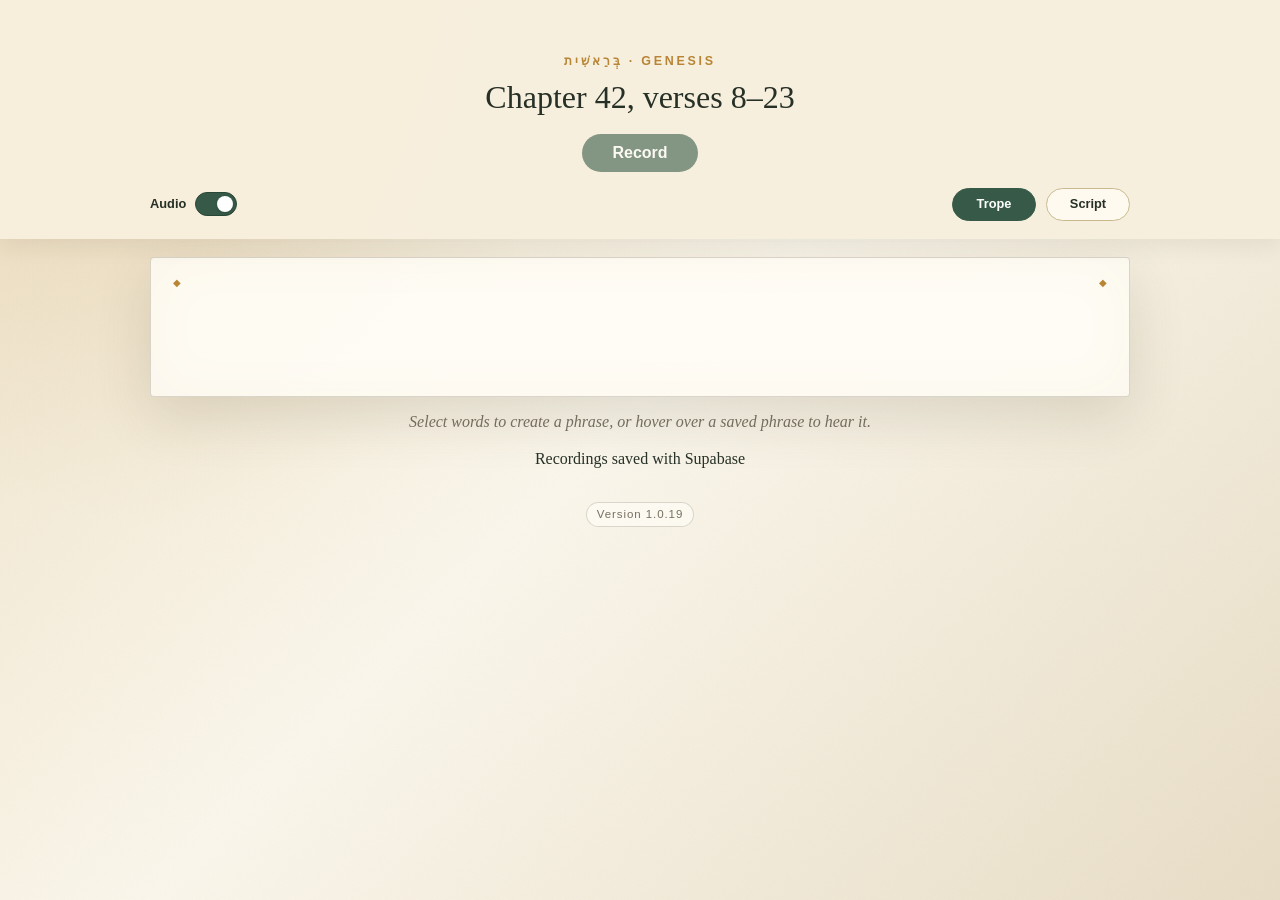
==== index.html @ 988e33a2 "Hide phrase audio recording controls" ====
<!doctype html>
<html lang="en">
<head>
  <meta charset="utf-8">
  <meta name="viewport" content="width=device-width, initial-scale=1">
  <meta name="theme-color" content="#f3ead6">
  <title>Genesis 42:8–23 · Chant the Verses</title>
  <link rel="preconnect" href="https://fonts.googleapis.com">
  <link rel="preconnect" href="https://fonts.gstatic.com" crossorigin>
  <link href="https://fonts.googleapis.com/css2?family=Frank+Ruhl+Libre:wght@400;600;700&display=swap" rel="stylesheet">
  <link rel="stylesheet" href="styles.css?v=1.0.19">
</head>
<body>
  <main class="page">
    <header class="page-header">
      <p class="eyebrow">בְּרֵאשִׁית · GENESIS</p>
      <h1>Chapter 42, verses 8–23</h1>
      <div class="record-controls">
        <button id="record-button" type="button" aria-pressed="false" disabled>Record</button>
        <p id="record-status" role="status"></p>
      </div>

      <div class="display-controls" aria-label="Display and audio options">
        <label class="audio-toggle" for="audio-toggle">
          <span>Audio</span>
          <input id="audio-toggle" type="checkbox" checked>
          <span class="audio-toggle-track" aria-hidden="true"></span>
        </label>
        <span class="display-controls-spacer" aria-hidden="true"></span>
        <button class="display-toggle active" id="trope-toggle" type="button" aria-pressed="true">Trope</button>
        <button class="display-toggle" id="script-toggle" type="button" aria-pressed="false">Script</button>
      </div>
    </header>

    <section class="passage-card" id="passage" aria-label="Genesis chapter 42, verses 8 through 23"></section>

    <p class="status" id="status" aria-live="polite">Select words to create a phrase, or hover over a saved phrase to hear it.</p>
    <section class="recordings-card" id="current-recording" aria-labelledby="recordings-heading" hidden>
      <h2 id="recordings-heading">Current recording</h2>
      <p>Only your current recording is available here. Times are shown in Pacific time.</p>
      <div class="recordings-scroll">
        <table class="recordings-table">
          <thead><tr><th scope="col">Name</th><th scope="col">Start Time</th><th scope="col">Playback</th><th scope="col">Delete</th></tr></thead>
          <tbody id="recordings-list"></tbody>
        </table>
      </div>
    </section>
    <p class="audio-credit">Recordings saved with Supabase</p>
    <p class="version">Version 1.0.19</p>
  </main>
  <script src="app.js?v=1.0.17"></script>
  <script src="recordings.js?v=1.0.17"></script>
</body>
</html>
---- styles.css ----
@import url('https://fonts.googleapis.com/css2?family=Frank+Ruhl+Libre:wght@400;600;700&display=swap');

@font-face {
  font-family: "Taamey Frank CLM";
  src: url("fonts/taamey-frank/TTF/TaameyFrankCLM-Medium.ttf") format("truetype");
  font-style: normal;
  font-weight: 400;
  font-display: swap;
}

@font-face {
  font-family: "Stam Ashkenaz CLM";
  src: url("fonts/StamAshkenazCLM.ttf") format("truetype");
  font-style: normal;
  font-weight: 400;
  font-display: swap;
}

:root {
  color-scheme: light;
  --ink: #263026;
  --muted: #766f60;
  --paper: #fffdf7;
  --cream: #f3ead6;
  --gold: #b78535;
  --green: #365a47;
}

* { box-sizing: border-box; }

body {
  margin: 0;
  min-height: 100vh;
  color: var(--ink);
  background:
    radial-gradient(circle at 12% 16%, rgba(183,133,53,.12), transparent 24rem),
    linear-gradient(135deg, #eee1c6, #faf6eb 48%, #e8ddc6);
  font-family: Georgia, serif;
}

body::before {
  content: "";
  position: fixed;
  inset: 0;
  pointer-events: none;
  opacity: .15;
  background-image: url("data:image/svg+xml,%3Csvg xmlns='http://www.w3.org/2000/svg' width='90' height='90'%3E%3Cfilter id='n'%3E%3CfeTurbulence type='fractalNoise' baseFrequency='.8' numOctaves='3' stitchTiles='stitch'/%3E%3C/filter%3E%3Crect width='100%25' height='100%25' filter='url(%23n)' opacity='.2'/%3E%3C/svg%3E");
}

.page {
  width: min(980px, calc(100% - 32px));
  margin: 0 auto;
  padding: 72px 0 56px;
  text-align: center;
}

.page-header {
  position: sticky;
  z-index: 20;
  top: 0;
  margin: -72px calc(50% - 50vw) 18px;
  padding: 54px max(16px, calc((100vw - 980px) / 2)) 0;
  background: rgba(247, 239, 221, .96);
  box-shadow: 0 8px 20px rgba(72,57,31,.08);
  backdrop-filter: blur(8px);
}

.eyebrow {
  margin: 0 0 10px;
  color: var(--gold);
  font: 700 .78rem/1.2 Arial, sans-serif;
  letter-spacing: .22em;
}

h1 { margin: 0 0 18px; font-size: clamp(1.35rem, 3vw, 2rem); font-weight: 400; }

.display-controls {
  display: flex;
  justify-content: flex-end;
  gap: 10px;
  margin: 0;
  padding-bottom: 18px;
}

.display-controls-spacer { flex: 1; }

.audio-toggle {
  display: inline-flex;
  align-items: center;
  gap: 9px;
  color: var(--ink);
  cursor: pointer;
  font: 600 .8rem/1 Arial, sans-serif;
}

.audio-toggle input {
  position: absolute;
  width: 1px;
  height: 1px;
  opacity: 0;
}

.audio-toggle-track {
  position: relative;
  width: 42px;
  height: 24px;
  border: 1px solid #cab98f;
  border-radius: 999px;
  background: #e1d8c5;
  transition: background .16s, border-color .16s;
}

.audio-toggle-track::after {
  content: "";
  position: absolute;
  top: 3px;
  left: 3px;
  width: 16px;
  height: 16px;
  border-radius: 50%;
  background: white;
  box-shadow: 0 1px 3px rgba(38,48,38,.35);
  transition: transform .16s;
}

.audio-toggle input:checked + .audio-toggle-track {
  border-color: #294737;
  background: var(--green);
}

.audio-toggle input:checked + .audio-toggle-track::after { transform: translateX(18px); }
.audio-toggle input:focus-visible + .audio-toggle-track { outline: 3px solid rgba(54,90,71,.4); outline-offset: 3px; }
.audio-toggle:has(input:disabled) { color: var(--muted); cursor: default; }
.audio-toggle input:disabled + .audio-toggle-track { opacity: .65; }

.display-toggle {
  min-width: 84px;
  border: 1px solid #cab98f;
  border-radius: 999px;
  padding: 9px 16px;
  color: var(--ink);
  background: #fffaf0;
  cursor: pointer;
  font: 600 .8rem/1 Arial, sans-serif;
}

.display-toggle:hover, .display-toggle.active {
  border-color: var(--green);
  color: white;
  background: var(--green);
}

.display-toggle:focus-visible { outline: 3px solid rgba(54,90,71,.4); outline-offset: 3px; }

.passage-card {
  position: relative;
  display: block;
  width: 100%;
  padding: clamp(54px, 8vw, 88px) clamp(25px, 7vw, 80px) 50px;
  border: 1px solid rgba(82,70,45,.22);
  border-radius: 4px;
  color: var(--ink);
  background: rgba(255,253,247,.91);
  box-shadow: 0 20px 55px rgba(72,57,31,.14), inset 0 0 55px rgba(183,133,53,.04);
}

.passage-card::before, .passage-card::after {
  content: "◆";
  position: absolute;
  top: 18px;
  color: var(--gold);
  font-size: .65rem;
}
.passage-card::before { left: 22px; }
.passage-card::after { right: 22px; }

.aliyah-heading {
  margin: 1.65em 0 .45em;
  color: var(--gold);
  font: 700 .78rem/1.2 Arial, sans-serif;
  letter-spacing: .16em;
  text-align: left;
  text-transform: uppercase;
}

.aliyah-heading:first-child { margin-top: 0; }

.verse-row {
  display: flex;
  align-items: baseline;
  gap: .35em;
  text-align: right;
  font-family: "Taamey Frank CLM", "FrankRuehl", "Frank Ruhl Libre", "Times New Roman", serif;
  font-size: clamp(1.7rem, 4.1vw, 2.85rem);
  line-height: 1.9;
}

.verse-number {
  flex: 0 0 auto;
  border: 0;
  border-radius: 999px;
  padding: .15em .4em;
  color: var(--gold);
  background: transparent;
  cursor: pointer;
  font: 600 .52em/1 Arial, sans-serif;
}

.verse-number:hover, .verse-number.playing { color: white; background: var(--green); }
.verse-number:focus-visible { outline: 3px solid rgba(54,90,71,.4); outline-offset: 3px; }
.verse-number:disabled { opacity: .55; cursor: wait; }
.verse-line { unicode-bidi: isolate; }
.word {
  border-radius: .12em;
  box-decoration-break: clone;
  -webkit-box-decoration-break: clone;
}
.word.highlight-1 { color: #76500f; background: #f3d88e; }
.word.highlight-2 { color: #244b3a; background: #bcdac8; }
.word-space.highlight-1 { background: #f3d88e; }
.word-space.highlight-2 { background: #bcdac8; }
.word[data-group-id], .word-space[data-group-id] { cursor: pointer; }
.word.audio-active {
  color: #17251d;
  font-weight: 700;
}
.word-space.audio-active { font-weight: 700; }

.group-audio-controls {
  display: none;
  direction: ltr;
  gap: 3px;
  margin: 0 .2em;
  vertical-align: middle;
}

.group-audio-button {
  display: inline-grid;
  width: 2em;
  height: 2em;
  place-items: center;
  border: 1px solid #cab98f;
  border-radius: 999px;
  padding: 0;
  color: var(--green);
  background: #fffaf0;
  cursor: pointer;
  font: 600 .34em/1 Arial, sans-serif;
}

.group-audio-button:hover { color: white; background: var(--green); border-color: var(--green); }
.group-audio-button.record-group { color: #a43f32; }
.group-audio-button.recording { color: white; background: #a43f32; border-color: #a43f32; animation: recording-pulse 1.2s infinite; }
.group-audio-button:disabled { opacity: .55; cursor: wait; }

@keyframes recording-pulse { 50% { transform: scale(.88); opacity: .75; } }

.script-mode .verse-row {
  font-family: "Stam Ashkenaz CLM", "Taamey Frank CLM", "Frank Ruhl Libre", serif;
  line-height: 1.65;
}

.script-mode .word[class*="highlight-"], .script-mode .word-space[class*="highlight-"] { color: inherit; background: transparent; }
.script-mode .audio-active { font-weight: inherit; }

.corner { position: absolute; top: 16px; left: 50%; transform: translateX(-50%); color: var(--gold); font-family: "FrankRuehl", "Frank Ruhl Libre", serif; }

.verse-text {
  display: block;
  font-family: "Taamey Frank CLM", "FrankRuehl", "Frank Ruhl Libre", "Times New Roman", serif;
  font-size: clamp(2.15rem, 6.2vw, 4.8rem);
  font-weight: 400;
  line-height: 1.95;
  unicode-bidi: isolate;
}

.verse-text span {
  display: inline-block;
  padding: 0 .035em;
  border-radius: .12em;
  transition: color .16s, background .16s, transform .16s;
}


.verse-text span.active { color: #8a5b12; background: #f6e8c5; transform: translateY(-2px); }
.play-hint { display: block; margin-top: 18px; color: var(--muted); direction: ltr; font: .75rem/1 Arial, sans-serif; letter-spacing: .12em; text-transform: uppercase; }
.play-icon { color: var(--gold); margin-right: 6px; }

.controls { display: flex; justify-content: center; align-items: center; gap: 20px; margin: 24px 0 8px; }
.play-button, select { border: 1px solid #cab98f; background: #fffaf0; color: var(--ink); border-radius: 999px; padding: 10px 18px; font: 600 .85rem Arial, sans-serif; }
.play-button { cursor: pointer; }
.play-button:hover { background: var(--green); color: white; border-color: var(--green); }
.controls label { color: var(--muted); font: .78rem Arial, sans-serif; }
select { margin-left: 6px; padding: 8px 12px; }
.status { min-height: 1.3em; color: var(--muted); font-style: italic; }
.version {
  display: inline-block;
  margin: 18px 0 0;
  border: 1px solid rgba(82,70,45,.2);
  border-radius: 999px;
  padding: 6px 10px;
  color: var(--muted);
  background: rgba(255,253,247,.65);
  font: .72rem/1 Arial, sans-serif;
  letter-spacing: .08em;
}

.translation { max-width: 650px; margin: 38px auto 0; padding-top: 25px; border-top: 1px solid rgba(82,70,45,.2); }
.translation h2 { margin: 0 0 8px; color: var(--gold); font: 700 .72rem Arial, sans-serif; letter-spacing: .18em; text-transform: uppercase; }
.translation p { margin: 0; font-size: 1.08rem; line-height: 1.65; }

@media (max-width: 560px) {
  .page { padding-top: 38px; }
  .page-header { margin-top: -38px; padding-top: 28px; }
  .verse-text { line-height: 1.8; }
  .controls { flex-direction: column; gap: 10px; }
}

@media (prefers-reduced-motion: reduce) { * { transition: none !important; animation: none !important; } }
.record-controls { margin: 0 auto 16px; }
#record-button { padding: 10px 30px; border: 0; border-radius: 24px; background: var(--green); color: white; font: 600 1rem Arial, sans-serif; cursor: pointer; }
#record-button[aria-pressed="true"] { background: #a63232; }
#record-button:disabled { opacity: .6; cursor: wait; }
#record-status { position: absolute; width: 1px; height: 1px; padding: 0; margin: -1px; overflow: hidden; clip-path: inset(50%); white-space: nowrap; border: 0; }
.recordings-card { margin: 24px 0; padding: 20px; background: var(--paper); border: 1px solid #d9c9a8; border-radius: 12px; }
.recordings-card h2 { margin-top: 0; font-weight: 400; }
.recordings-card p { color: var(--muted); font-size: .85rem; }
.recordings-scroll { overflow-x: auto; }
.recordings-table { width: 100%; border-collapse: collapse; text-align: left; font: .9rem Arial, sans-serif; }
.recordings-table th, .recordings-table td { padding: 12px 8px; border-bottom: 1px solid #e4dac5; }
.recordings-table input { width: 100%; min-width: 130px; padding: 8px; border: 1px solid #d9c9a8; border-radius: 5px; background: transparent; color: var(--ink); }
.recordings-table audio { width: 240px; }
.recordings-table button { padding: 8px 12px; border: 1px solid #c5a6a0; border-radius: 5px; background: transparent; color: #942f2f; cursor: pointer; }
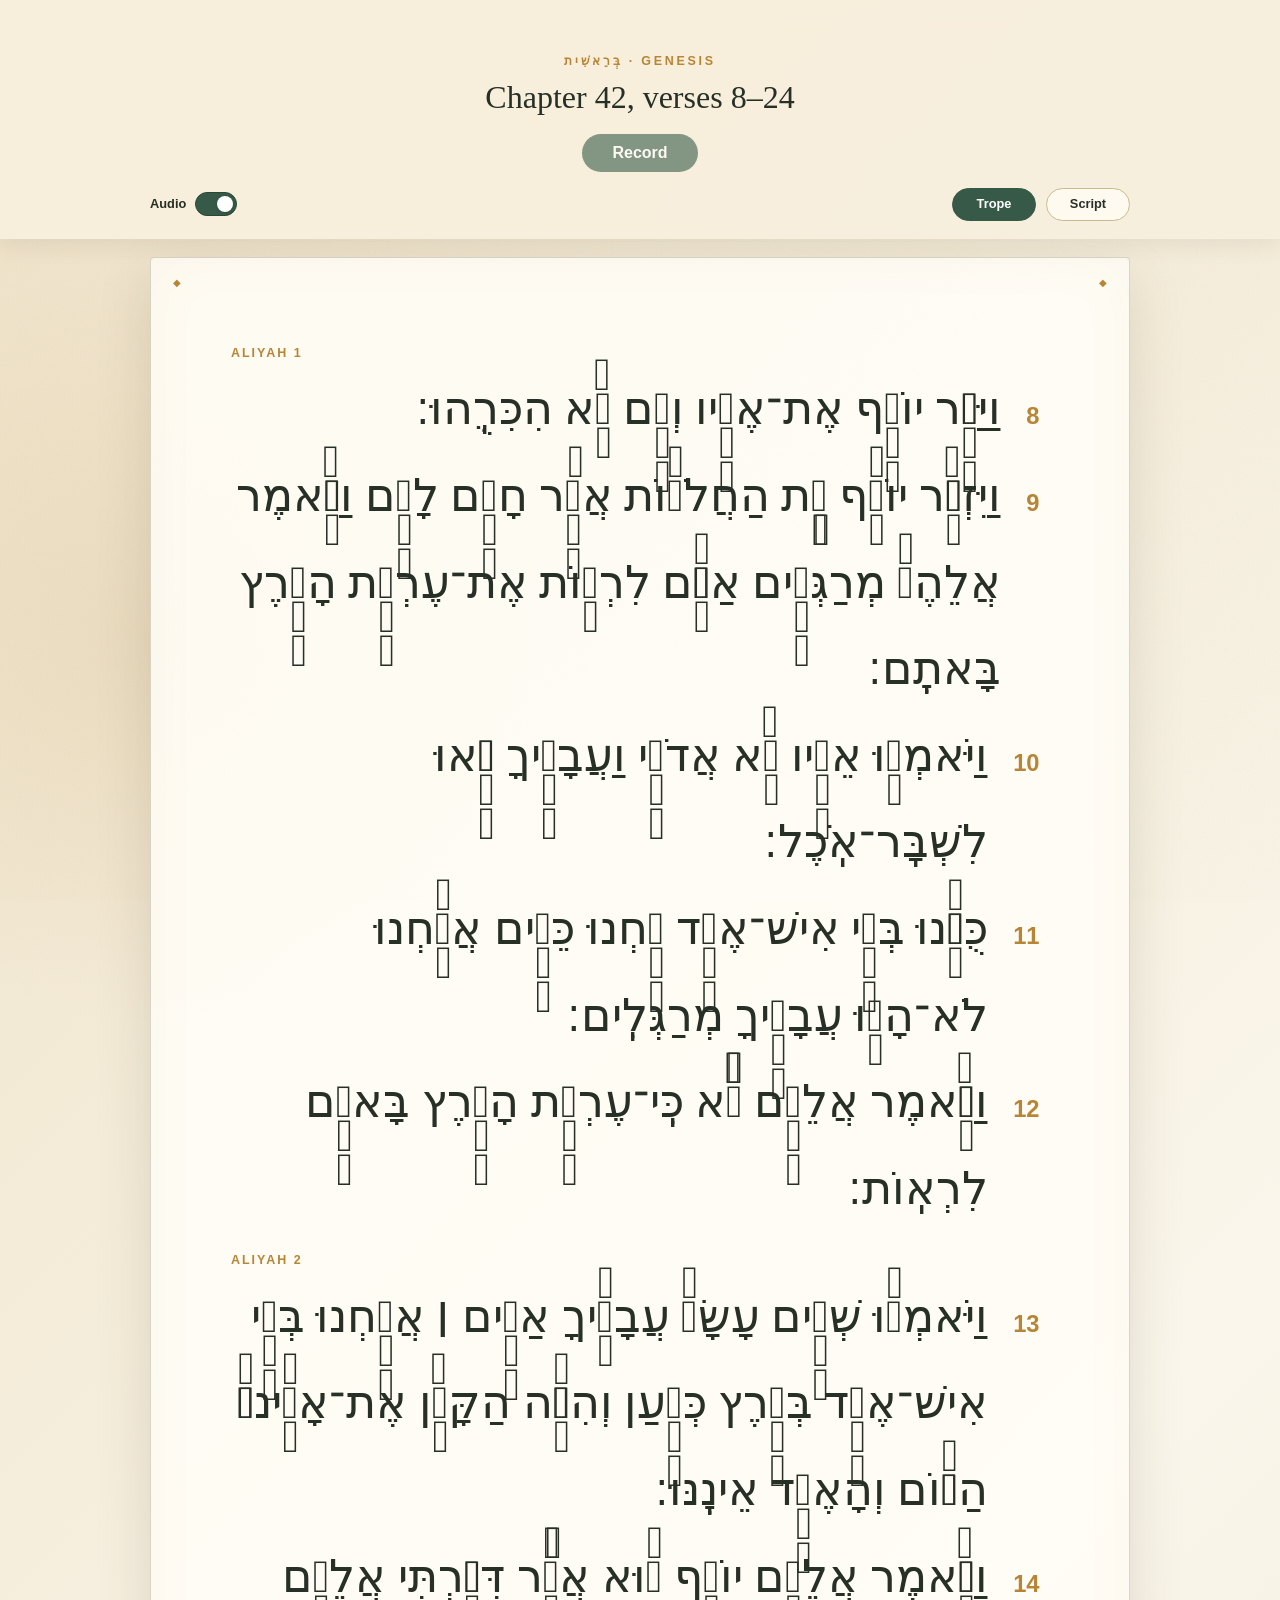
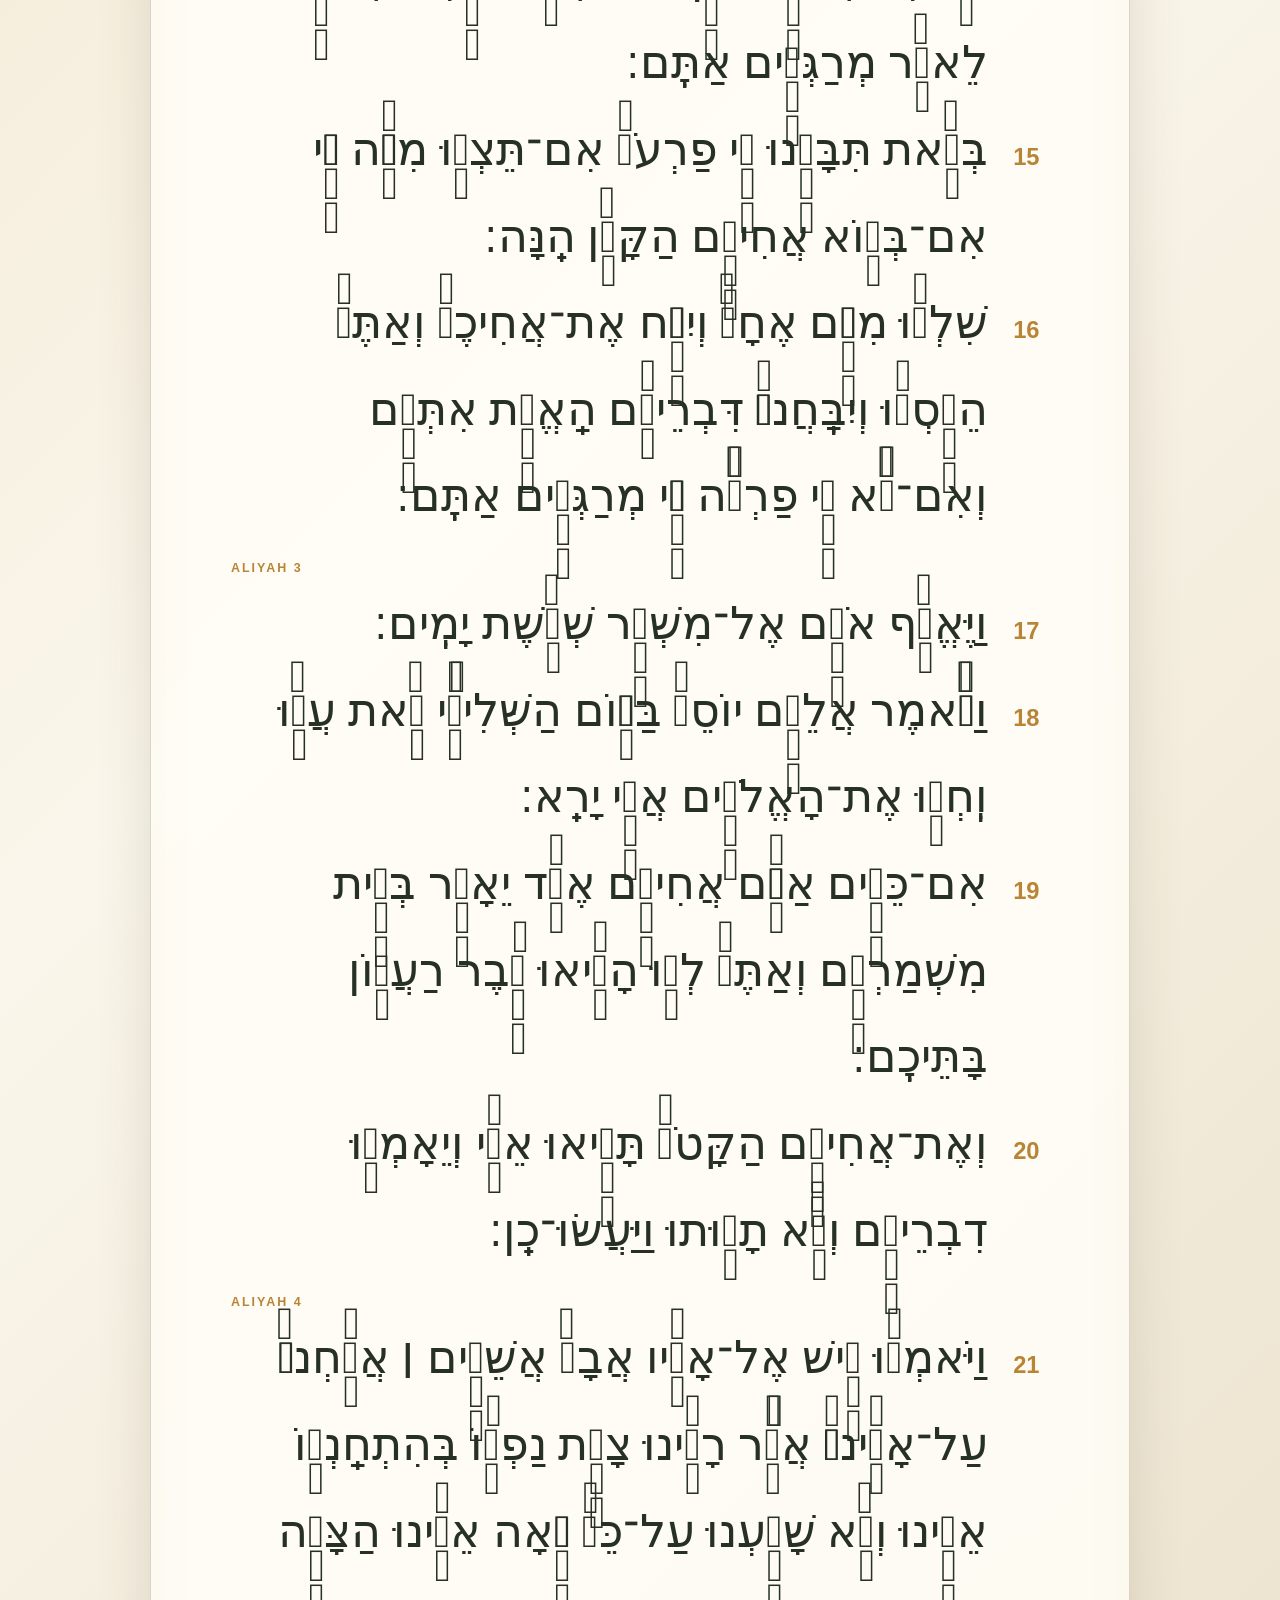
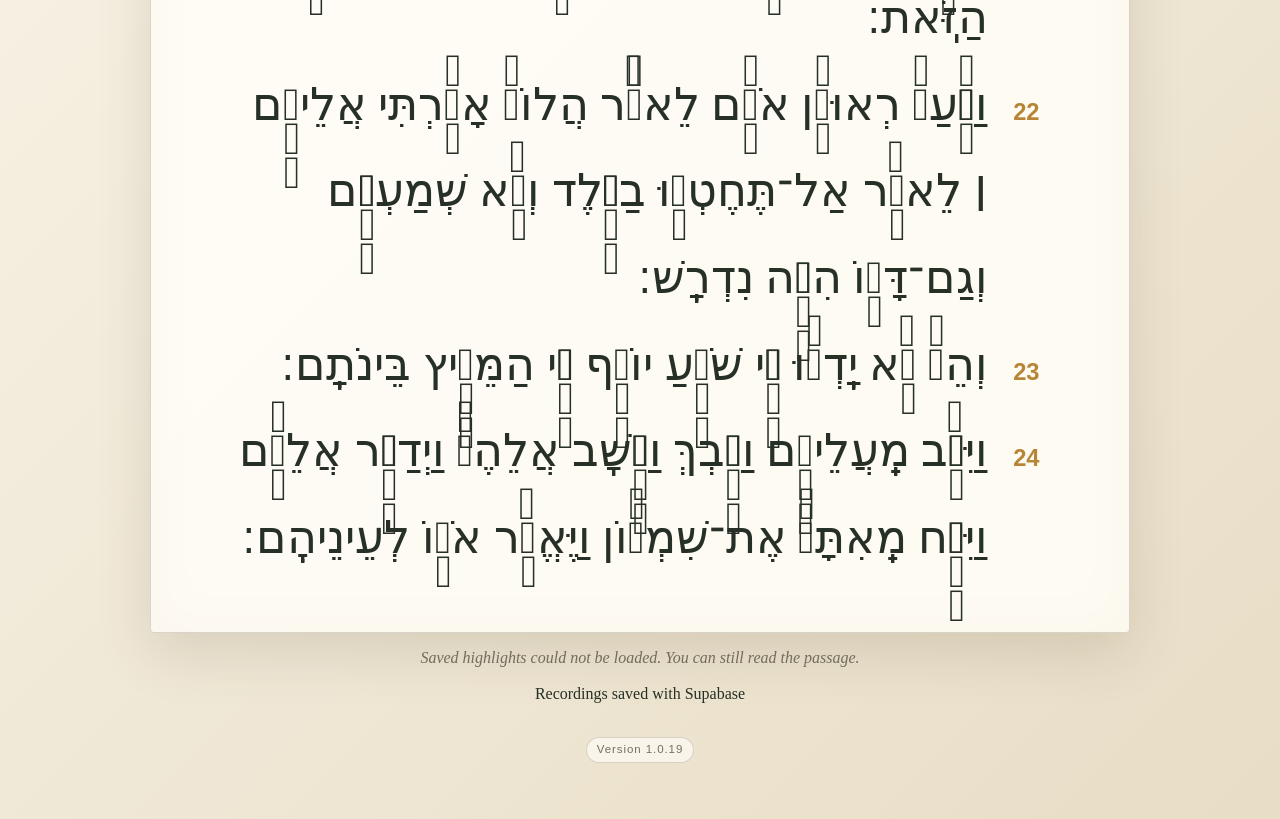
==== commit 1e1227f0: "Add Genesis chapter 42 verse 24" ====
--- a/index.html
+++ b/index.html
@@ -4,7 +4,7 @@
   <meta charset="utf-8">
   <meta name="viewport" content="width=device-width, initial-scale=1">
   <meta name="theme-color" content="#f3ead6">
-  <title>Genesis 42:8–23 · Chant the Verses</title>
+  <title>Genesis 42:8–24 · Chant the Verses</title>
   <link rel="preconnect" href="https://fonts.googleapis.com">
   <link rel="preconnect" href="https://fonts.gstatic.com" crossorigin>
   <link href="https://fonts.googleapis.com/css2?family=Frank+Ruhl+Libre:wght@400;600;700&display=swap" rel="stylesheet">
@@ -14,7 +14,7 @@
   <main class="page">
     <header class="page-header">
       <p class="eyebrow">בְּרֵאשִׁית · GENESIS</p>
-      <h1>Chapter 42, verses 8–23</h1>
+      <h1>Chapter 42, verses 8–24</h1>
       <div class="record-controls">
         <button id="record-button" type="button" aria-pressed="false" disabled>Record</button>
         <p id="record-status" role="status"></p>
@@ -32,7 +32,7 @@
       </div>
     </header>
 
-    <section class="passage-card" id="passage" aria-label="Genesis chapter 42, verses 8 through 23"></section>
+    <section class="passage-card" id="passage" aria-label="Genesis chapter 42, verses 8 through 24"></section>
 
     <p class="status" id="status" aria-live="polite">Select words to create a phrase, or hover over a saved phrase to hear it.</p>
     <section class="recordings-card" id="current-recording" aria-labelledby="recordings-heading" hidden>
@@ -48,7 +48,7 @@
     <p class="audio-credit">Recordings saved with Supabase</p>
     <p class="version">Version 1.0.19</p>
   </main>
-  <script src="app.js?v=1.0.17"></script>
+  <script src="app.js?v=1.0.20"></script>
   <script src="recordings.js?v=1.0.17"></script>
 </body>
 </html>
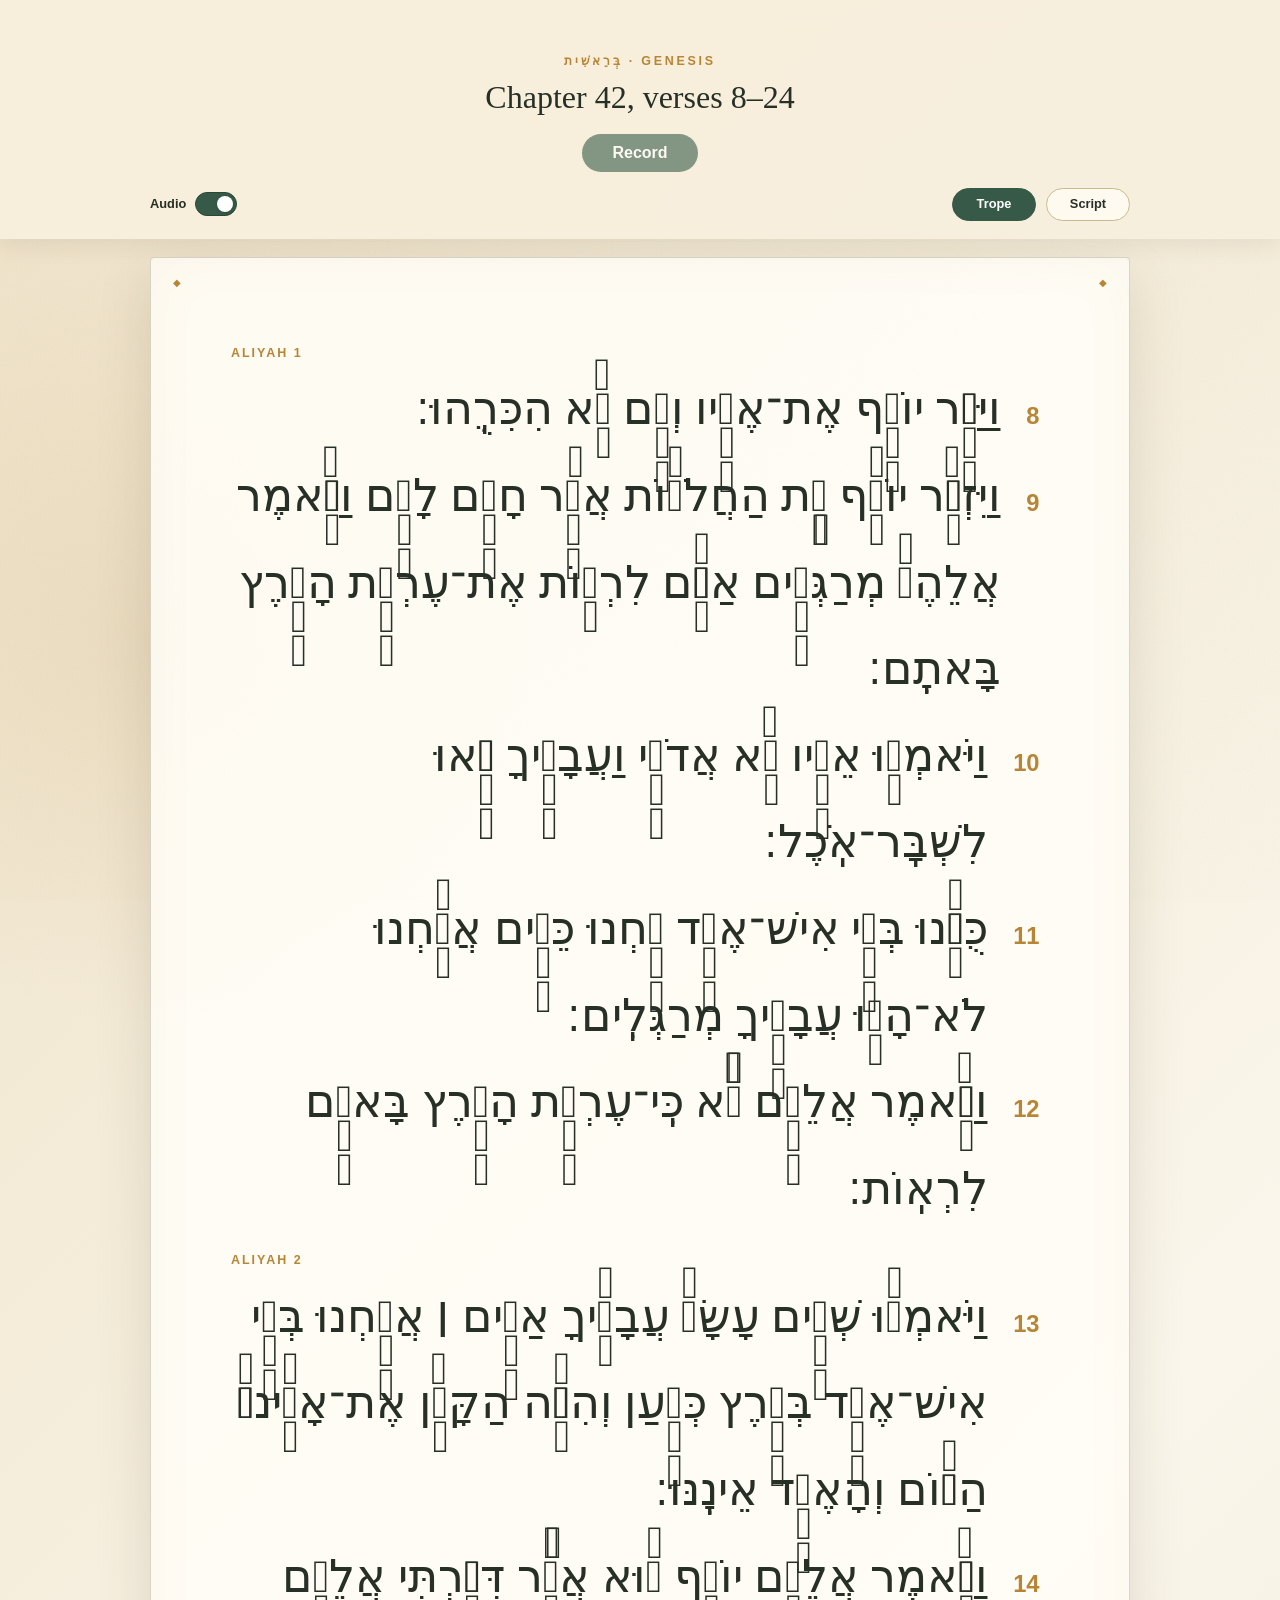
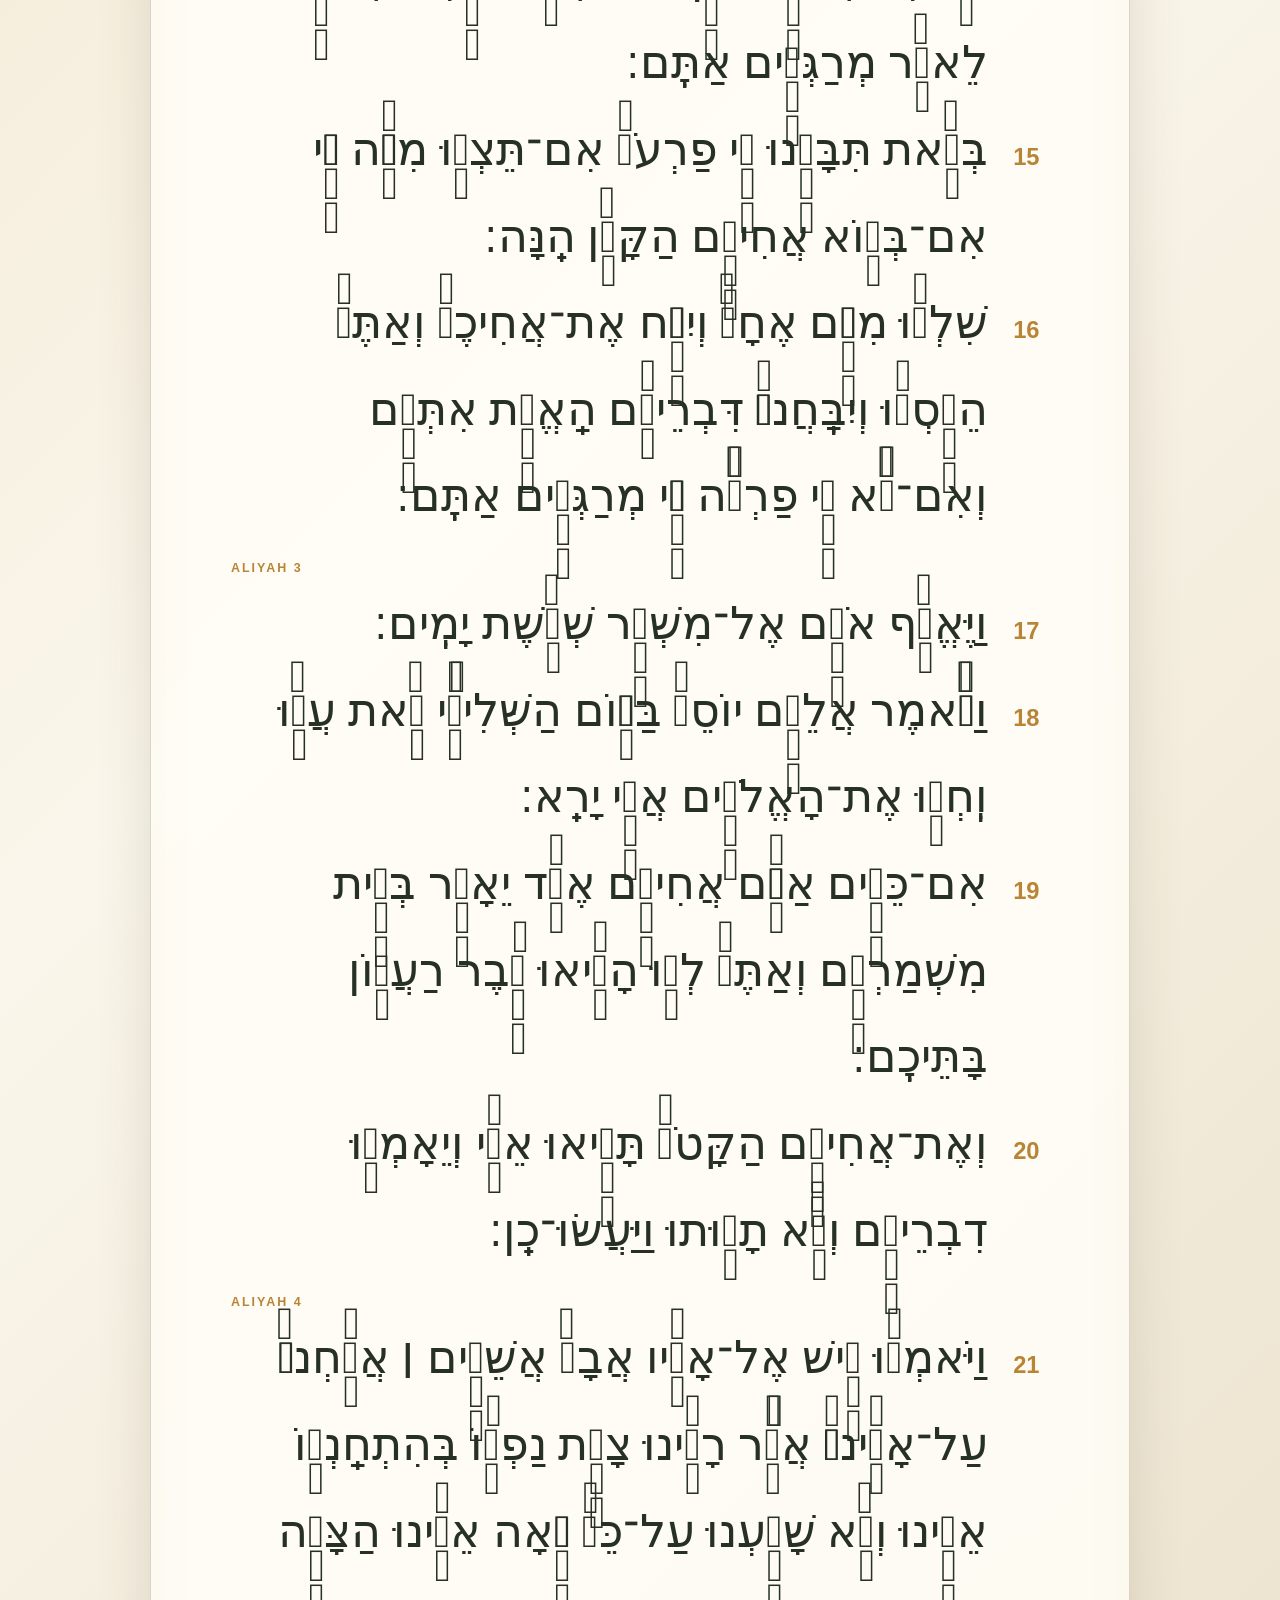
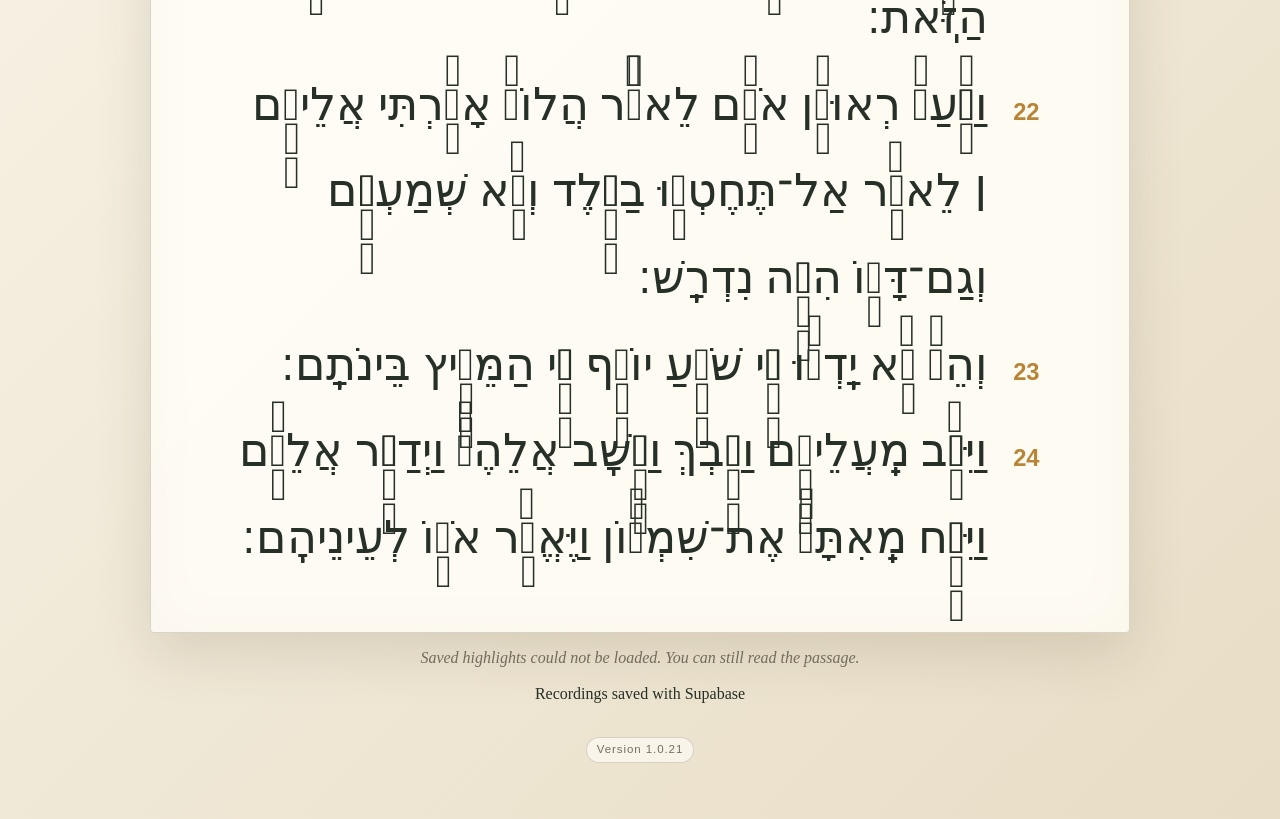
==== commit 417c825c: "Restore phrase recording controls for verse 24" ====
--- a/index.html
+++ b/index.html
@@ -8,7 +8,7 @@
   <link rel="preconnect" href="https://fonts.googleapis.com">
   <link rel="preconnect" href="https://fonts.gstatic.com" crossorigin>
   <link href="https://fonts.googleapis.com/css2?family=Frank+Ruhl+Libre:wght@400;600;700&display=swap" rel="stylesheet">
-  <link rel="stylesheet" href="styles.css?v=1.0.19">
+  <link rel="stylesheet" href="styles.css?v=1.0.21">
 </head>
 <body>
   <main class="page">
@@ -46,7 +46,7 @@
       </div>
     </section>
     <p class="audio-credit">Recordings saved with Supabase</p>
-    <p class="version">Version 1.0.19</p>
+    <p class="version">Version 1.0.21</p>
   </main>
   <script src="app.js?v=1.0.20"></script>
   <script src="recordings.js?v=1.0.17"></script>
--- a/styles.css
+++ b/styles.css
@@ -227,7 +227,7 @@
 .word-space.audio-active { font-weight: 700; }
 
 .group-audio-controls {
-  display: none;
+  display: inline-flex;
   direction: ltr;
   gap: 3px;
   margin: 0 .2em;
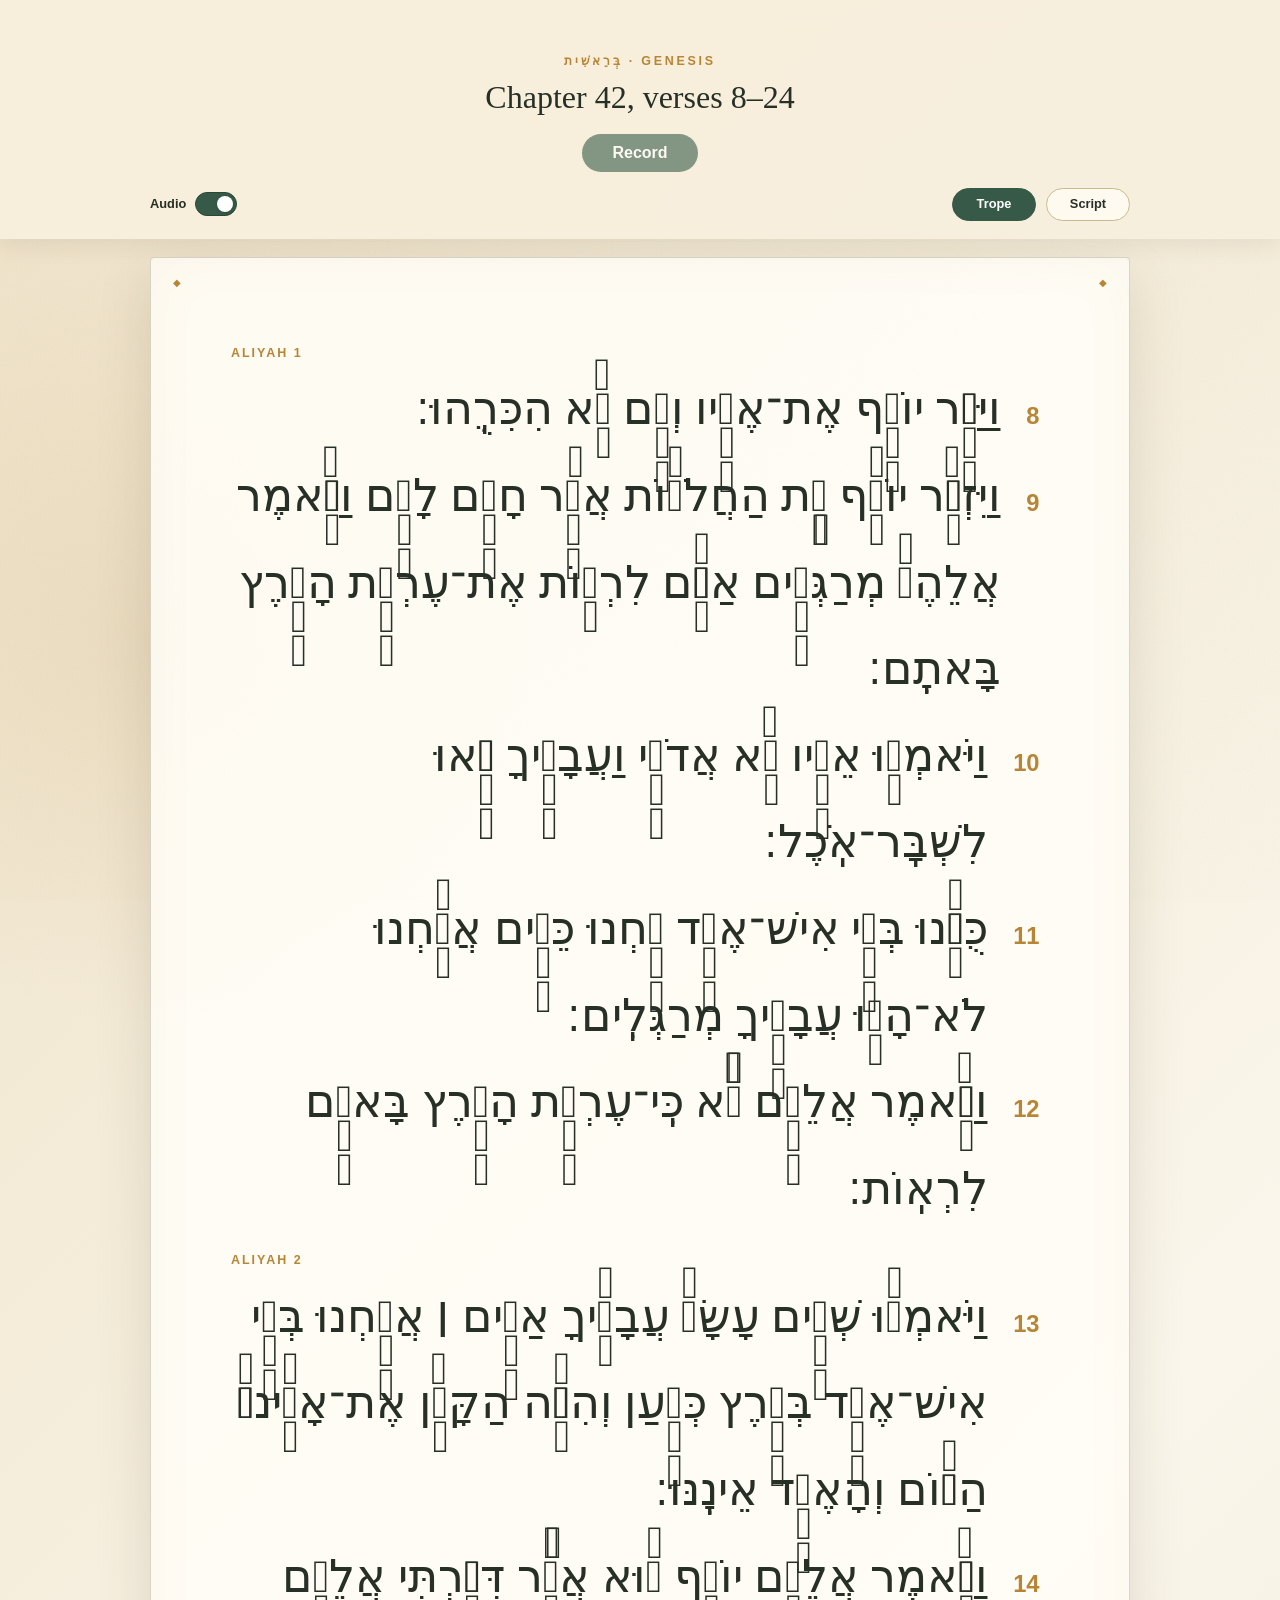
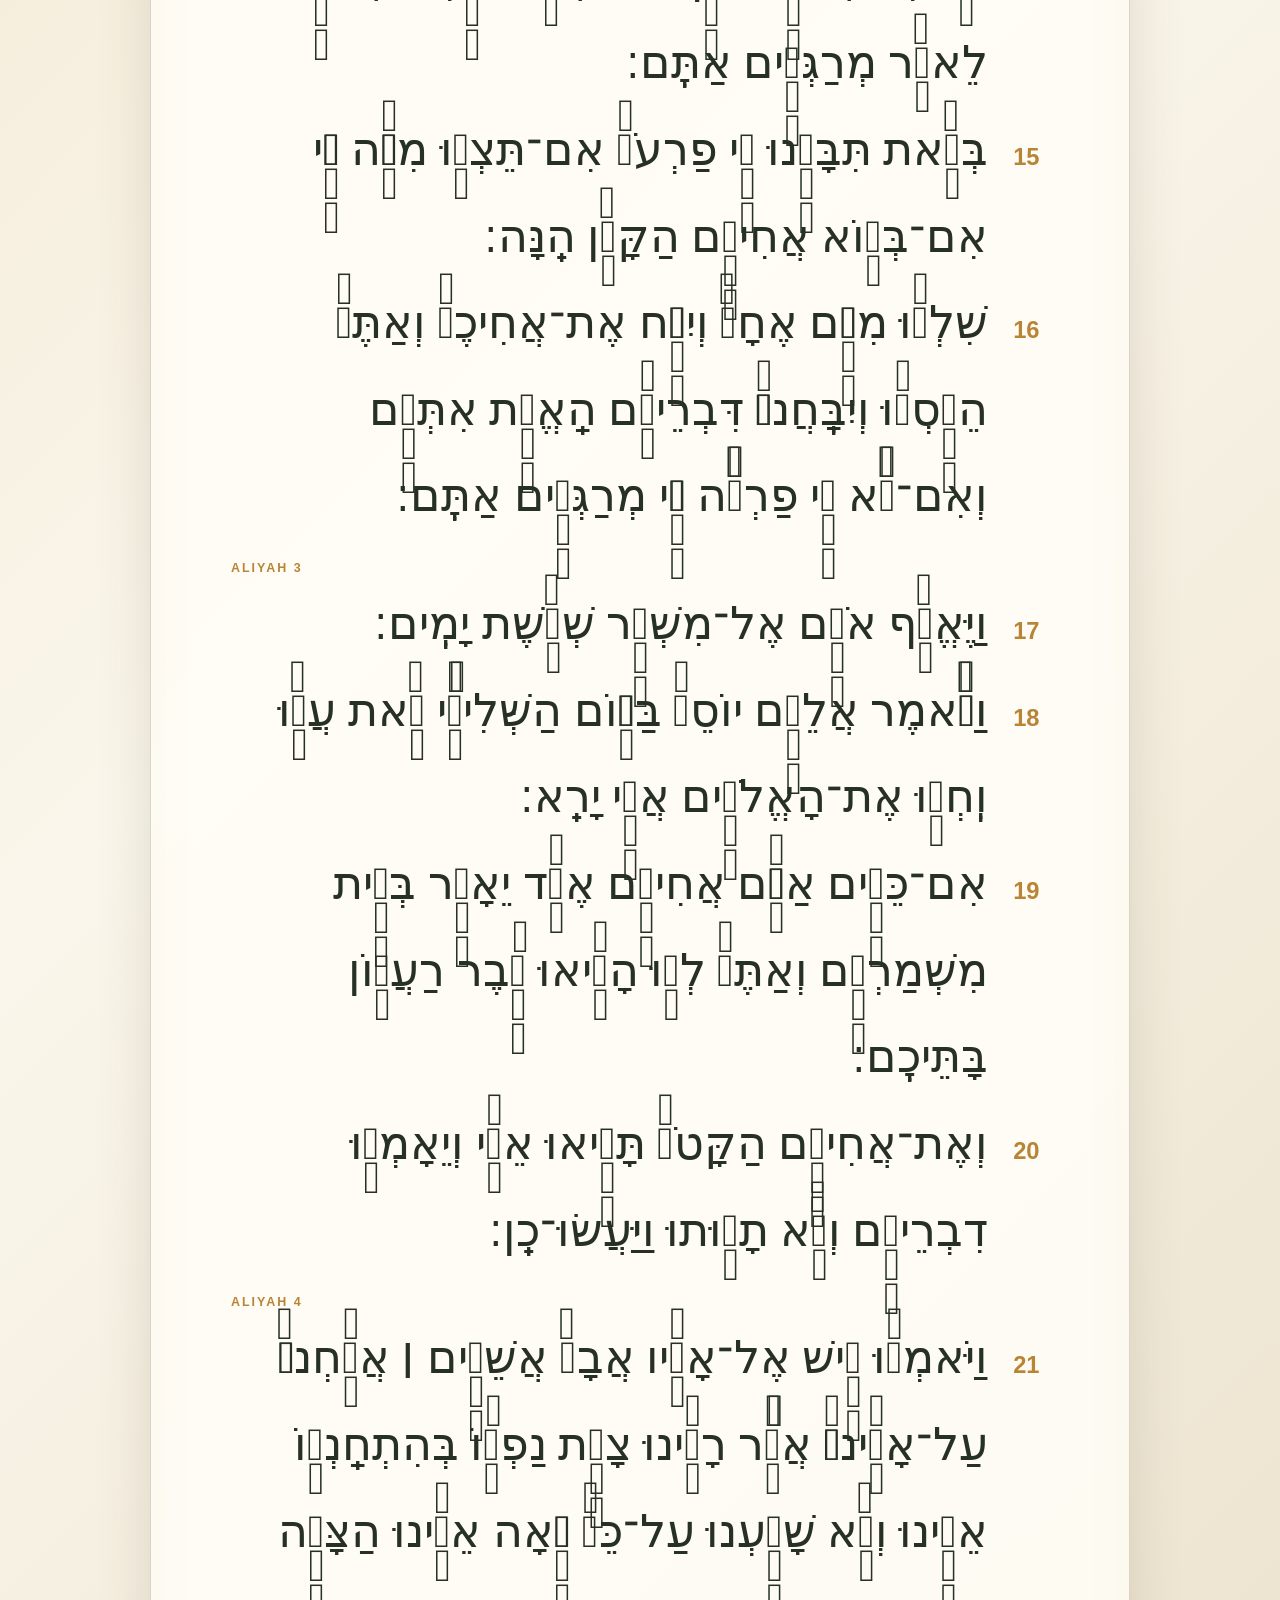
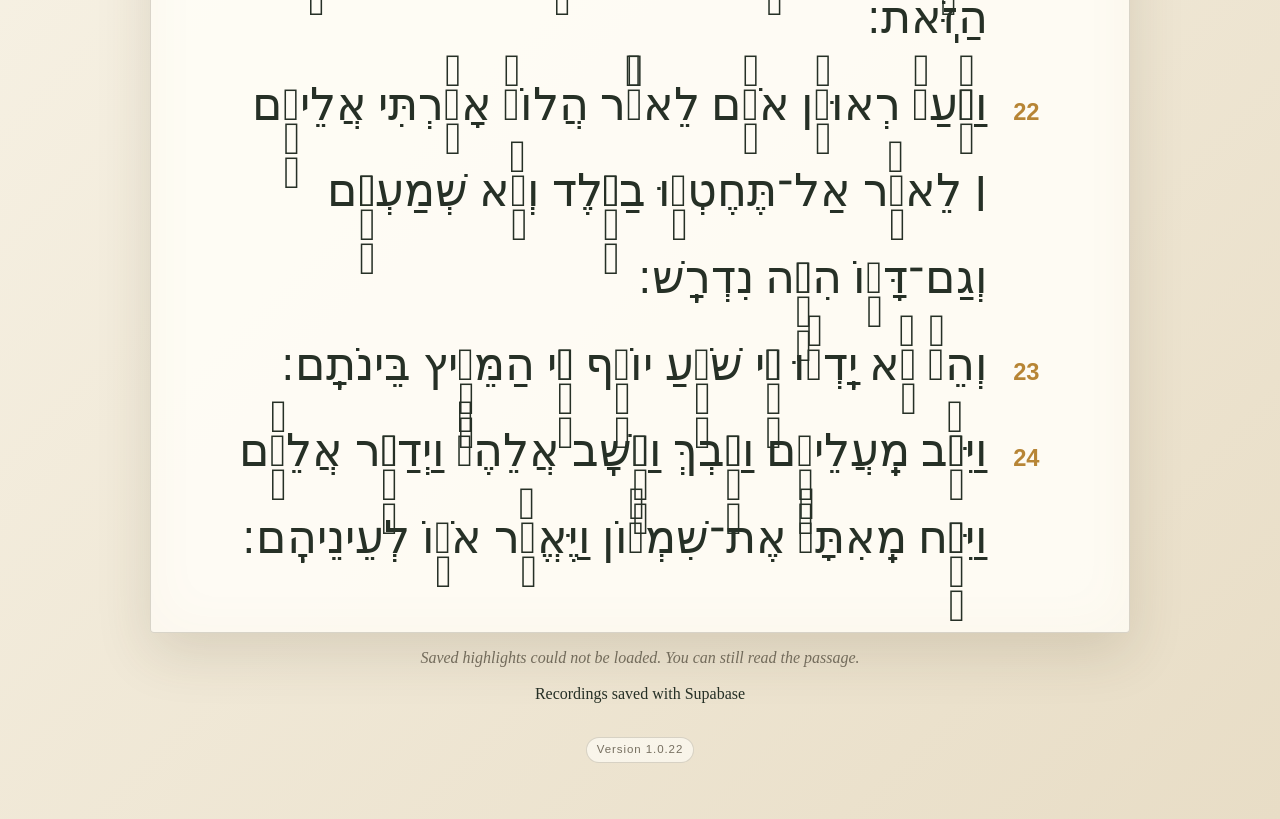
==== commit cf181e4f: "Bump version to 1.0.22 and save automatic push preference" ====
--- a/index.html
+++ b/index.html
@@ -8,7 +8,7 @@
   <link rel="preconnect" href="https://fonts.googleapis.com">
   <link rel="preconnect" href="https://fonts.gstatic.com" crossorigin>
   <link href="https://fonts.googleapis.com/css2?family=Frank+Ruhl+Libre:wght@400;600;700&display=swap" rel="stylesheet">
-  <link rel="stylesheet" href="styles.css?v=1.0.21">
+  <link rel="stylesheet" href="styles.css?v=1.0.22">
 </head>
 <body>
   <main class="page">
@@ -46,9 +46,9 @@
       </div>
     </section>
     <p class="audio-credit">Recordings saved with Supabase</p>
-    <p class="version">Version 1.0.21</p>
+    <p class="version">Version 1.0.22</p>
   </main>
-  <script src="app.js?v=1.0.20"></script>
-  <script src="recordings.js?v=1.0.17"></script>
+  <script src="app.js?v=1.0.22"></script>
+  <script src="recordings.js?v=1.0.22"></script>
 </body>
 </html>
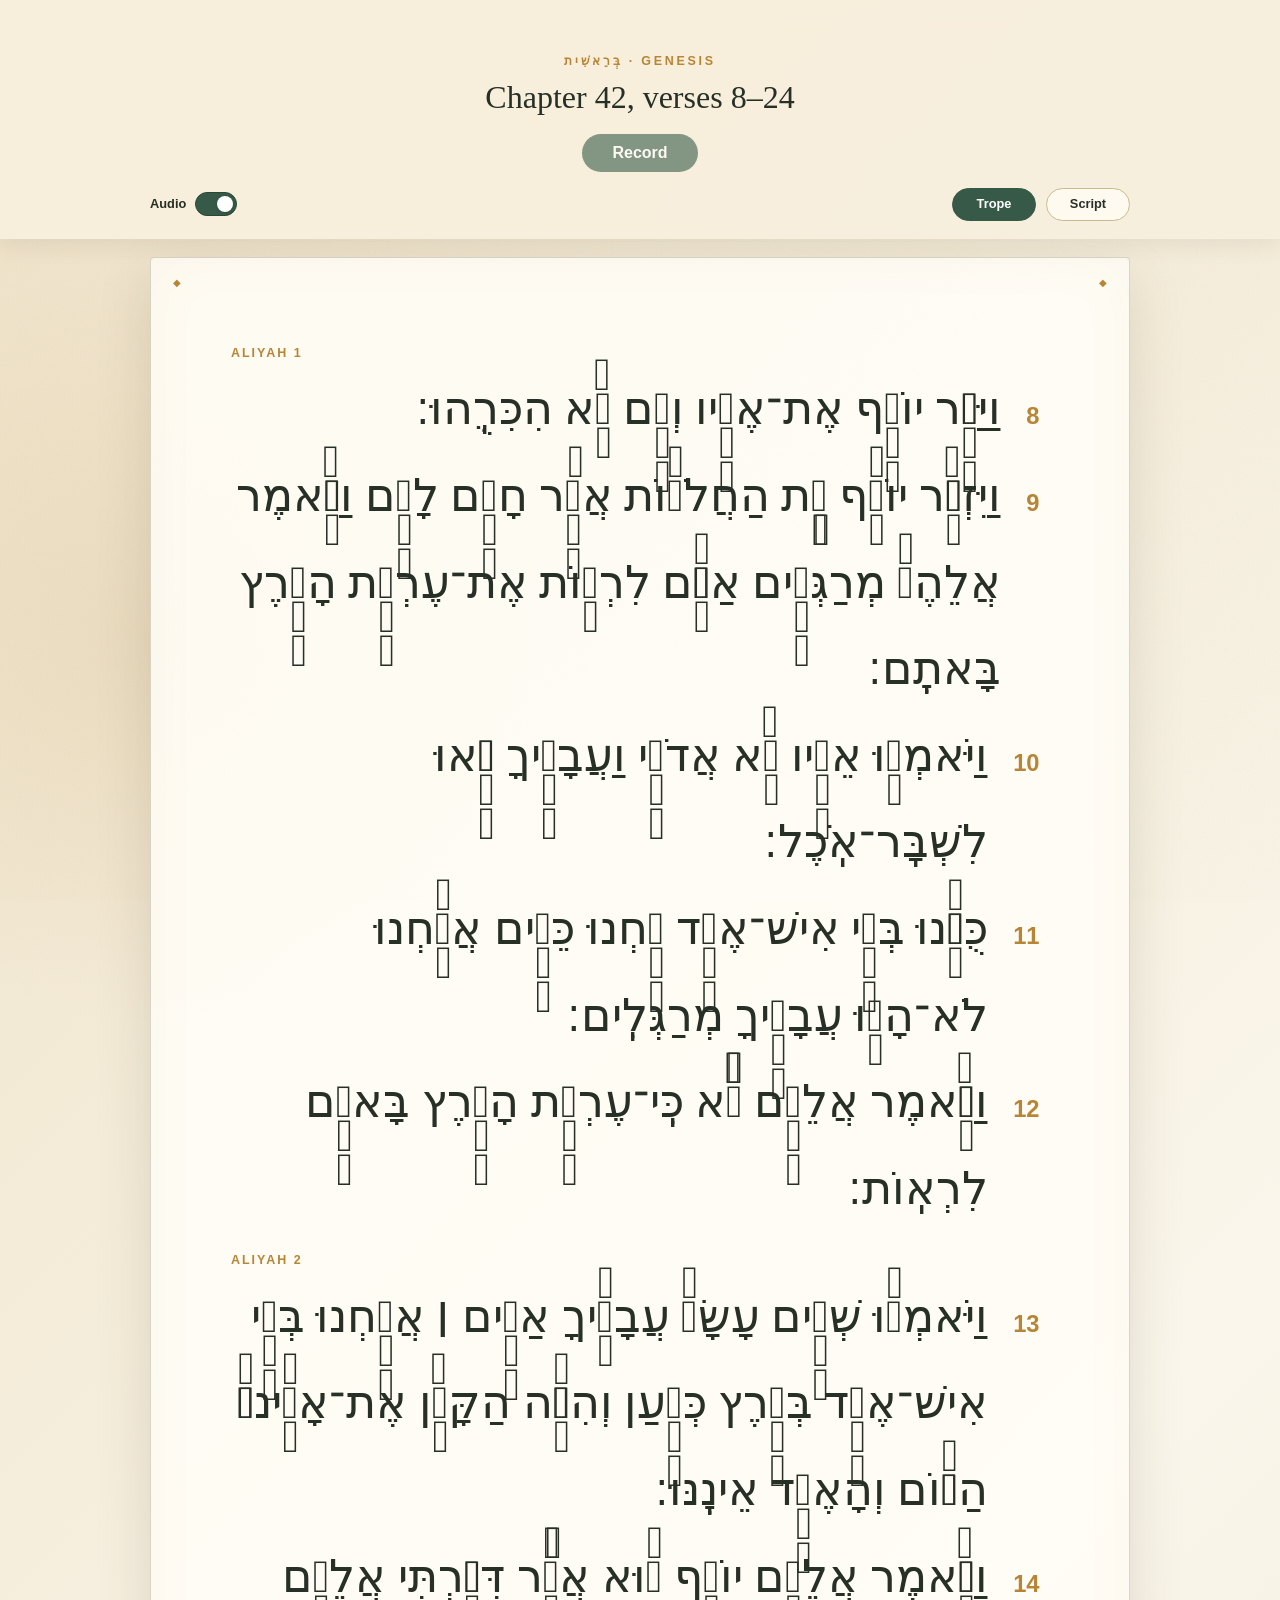
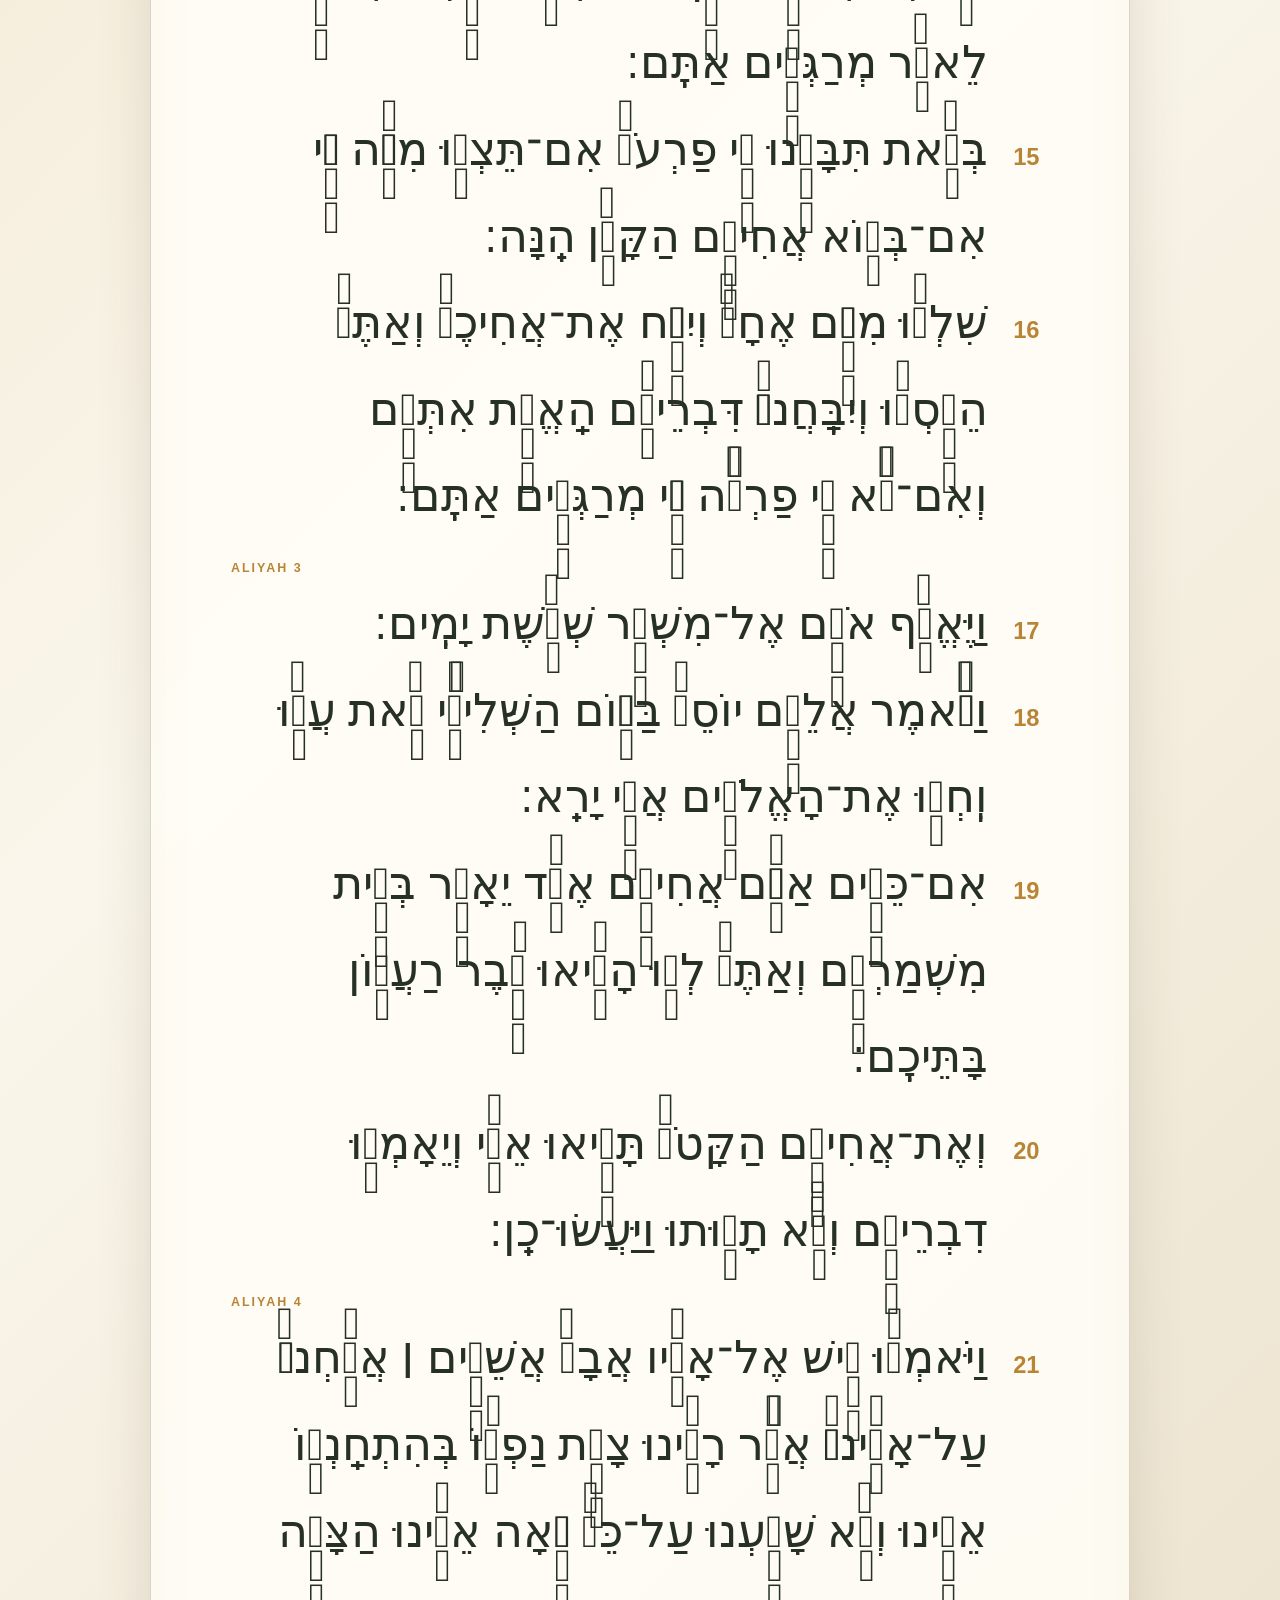
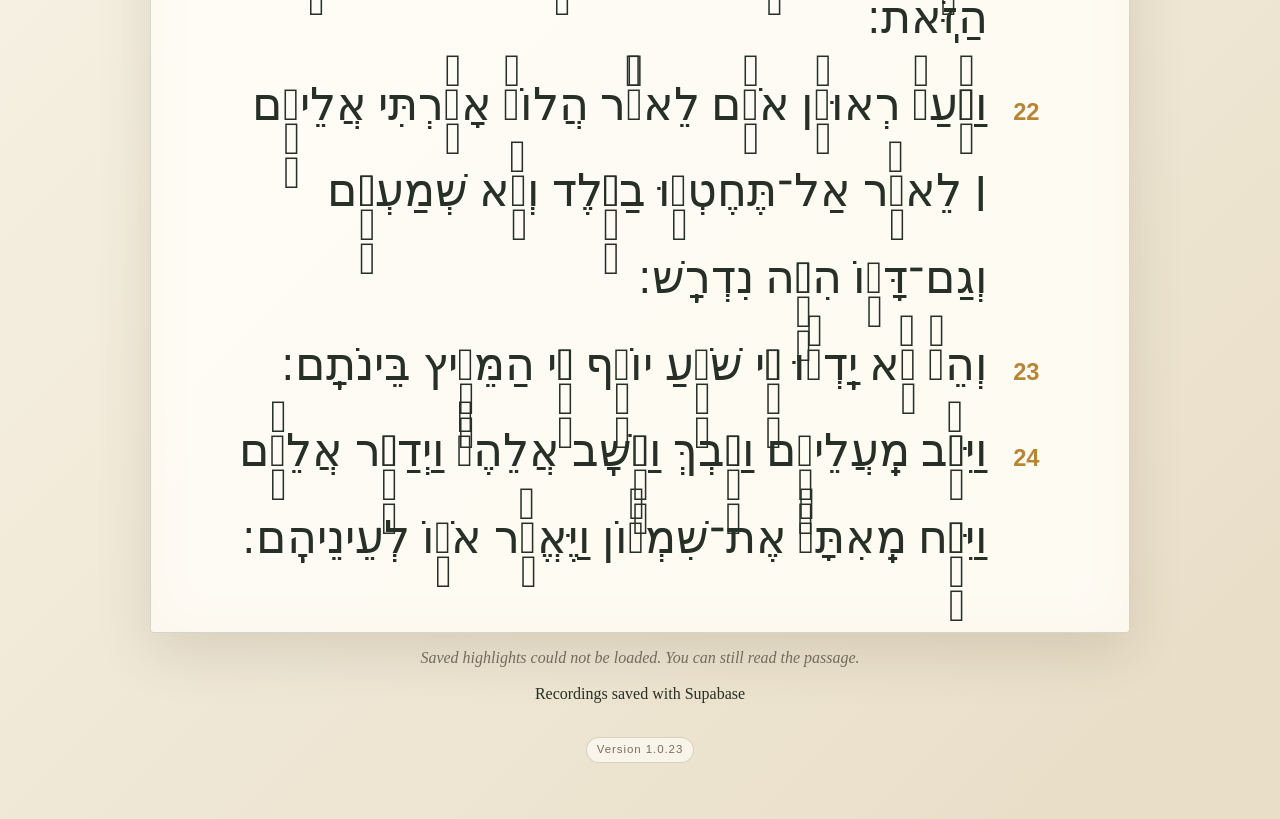
==== commit c8b125c3: "Hide phrase audio controls and bump version to 1.0.23" ====
--- a/index.html
+++ b/index.html
@@ -8,7 +8,7 @@
   <link rel="preconnect" href="https://fonts.googleapis.com">
   <link rel="preconnect" href="https://fonts.gstatic.com" crossorigin>
   <link href="https://fonts.googleapis.com/css2?family=Frank+Ruhl+Libre:wght@400;600;700&display=swap" rel="stylesheet">
-  <link rel="stylesheet" href="styles.css?v=1.0.22">
+  <link rel="stylesheet" href="styles.css?v=1.0.23">
 </head>
 <body>
   <main class="page">
@@ -46,7 +46,7 @@
       </div>
     </section>
     <p class="audio-credit">Recordings saved with Supabase</p>
-    <p class="version">Version 1.0.22</p>
+    <p class="version">Version 1.0.23</p>
   </main>
   <script src="app.js?v=1.0.22"></script>
   <script src="recordings.js?v=1.0.22"></script>
--- a/styles.css
+++ b/styles.css
@@ -227,7 +227,7 @@
 .word-space.audio-active { font-weight: 700; }
 
 .group-audio-controls {
-  display: inline-flex;
+  display: none;
   direction: ltr;
   gap: 3px;
   margin: 0 .2em;
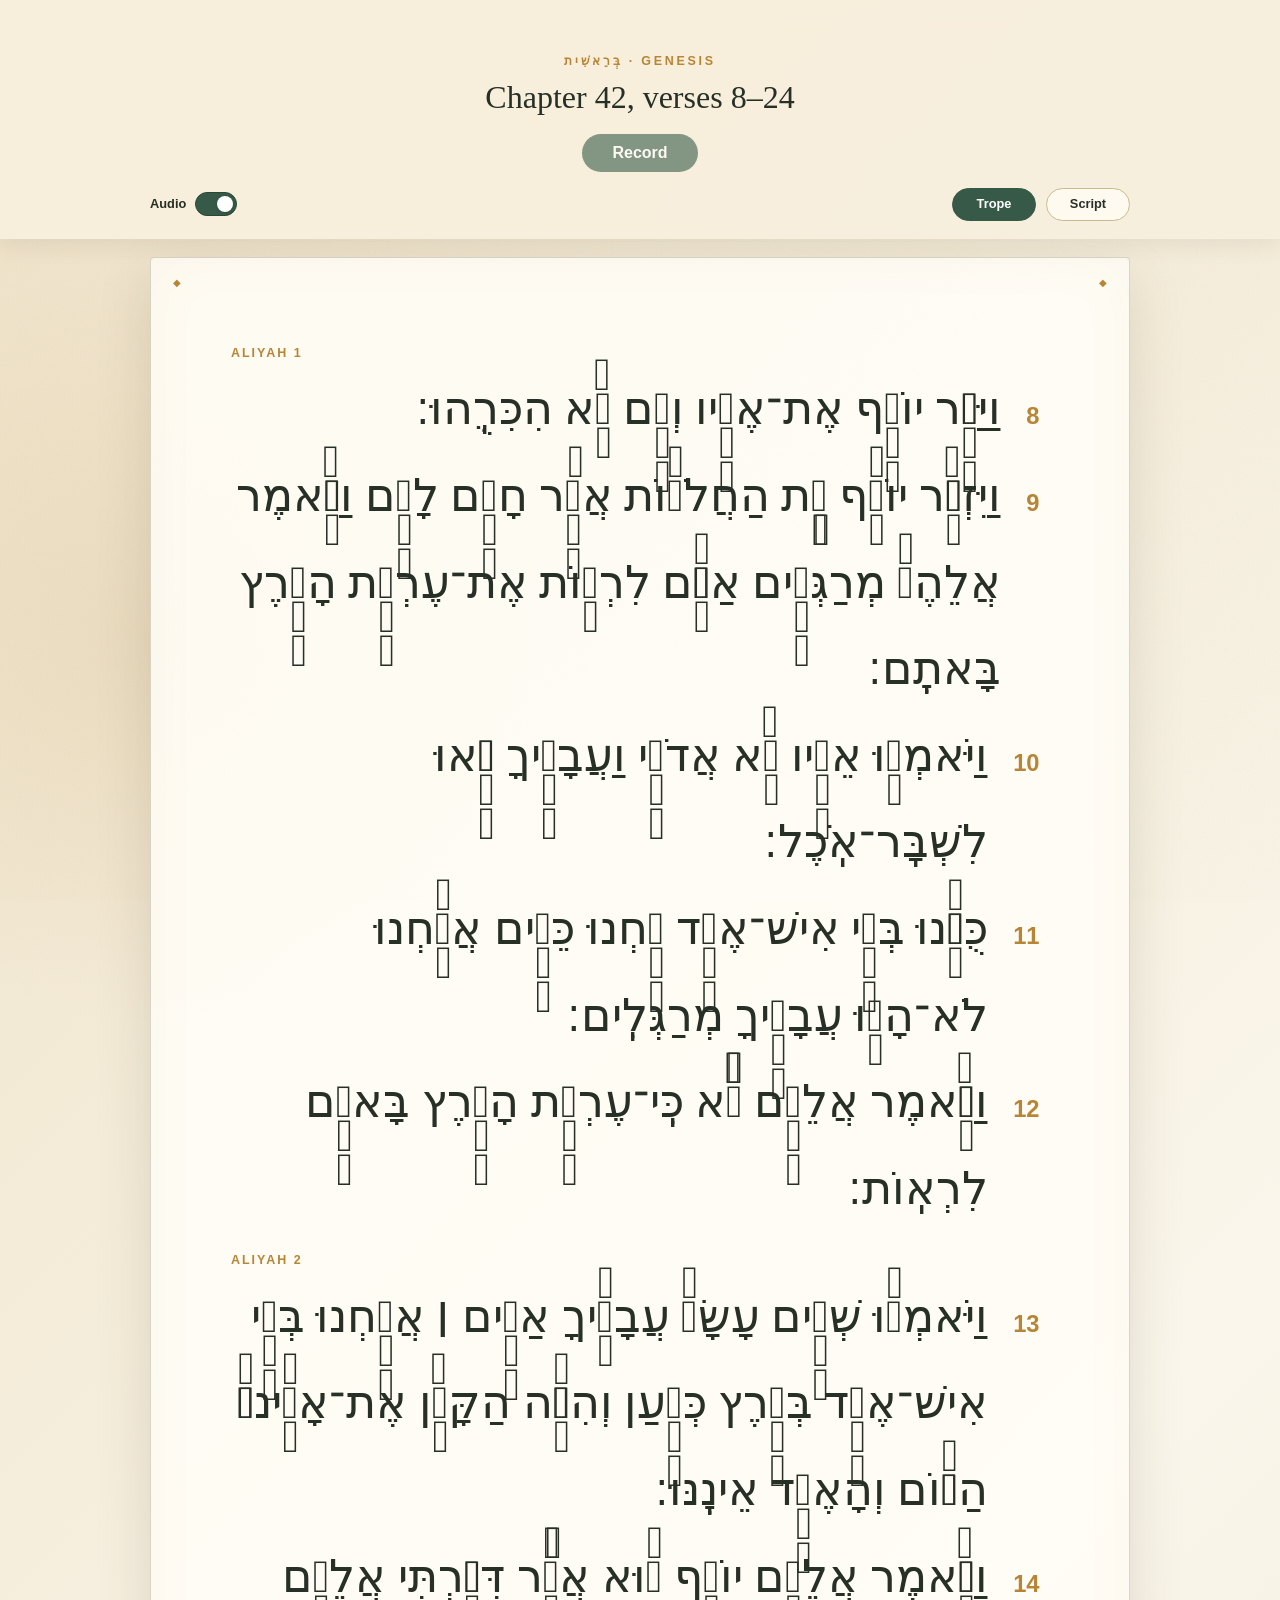
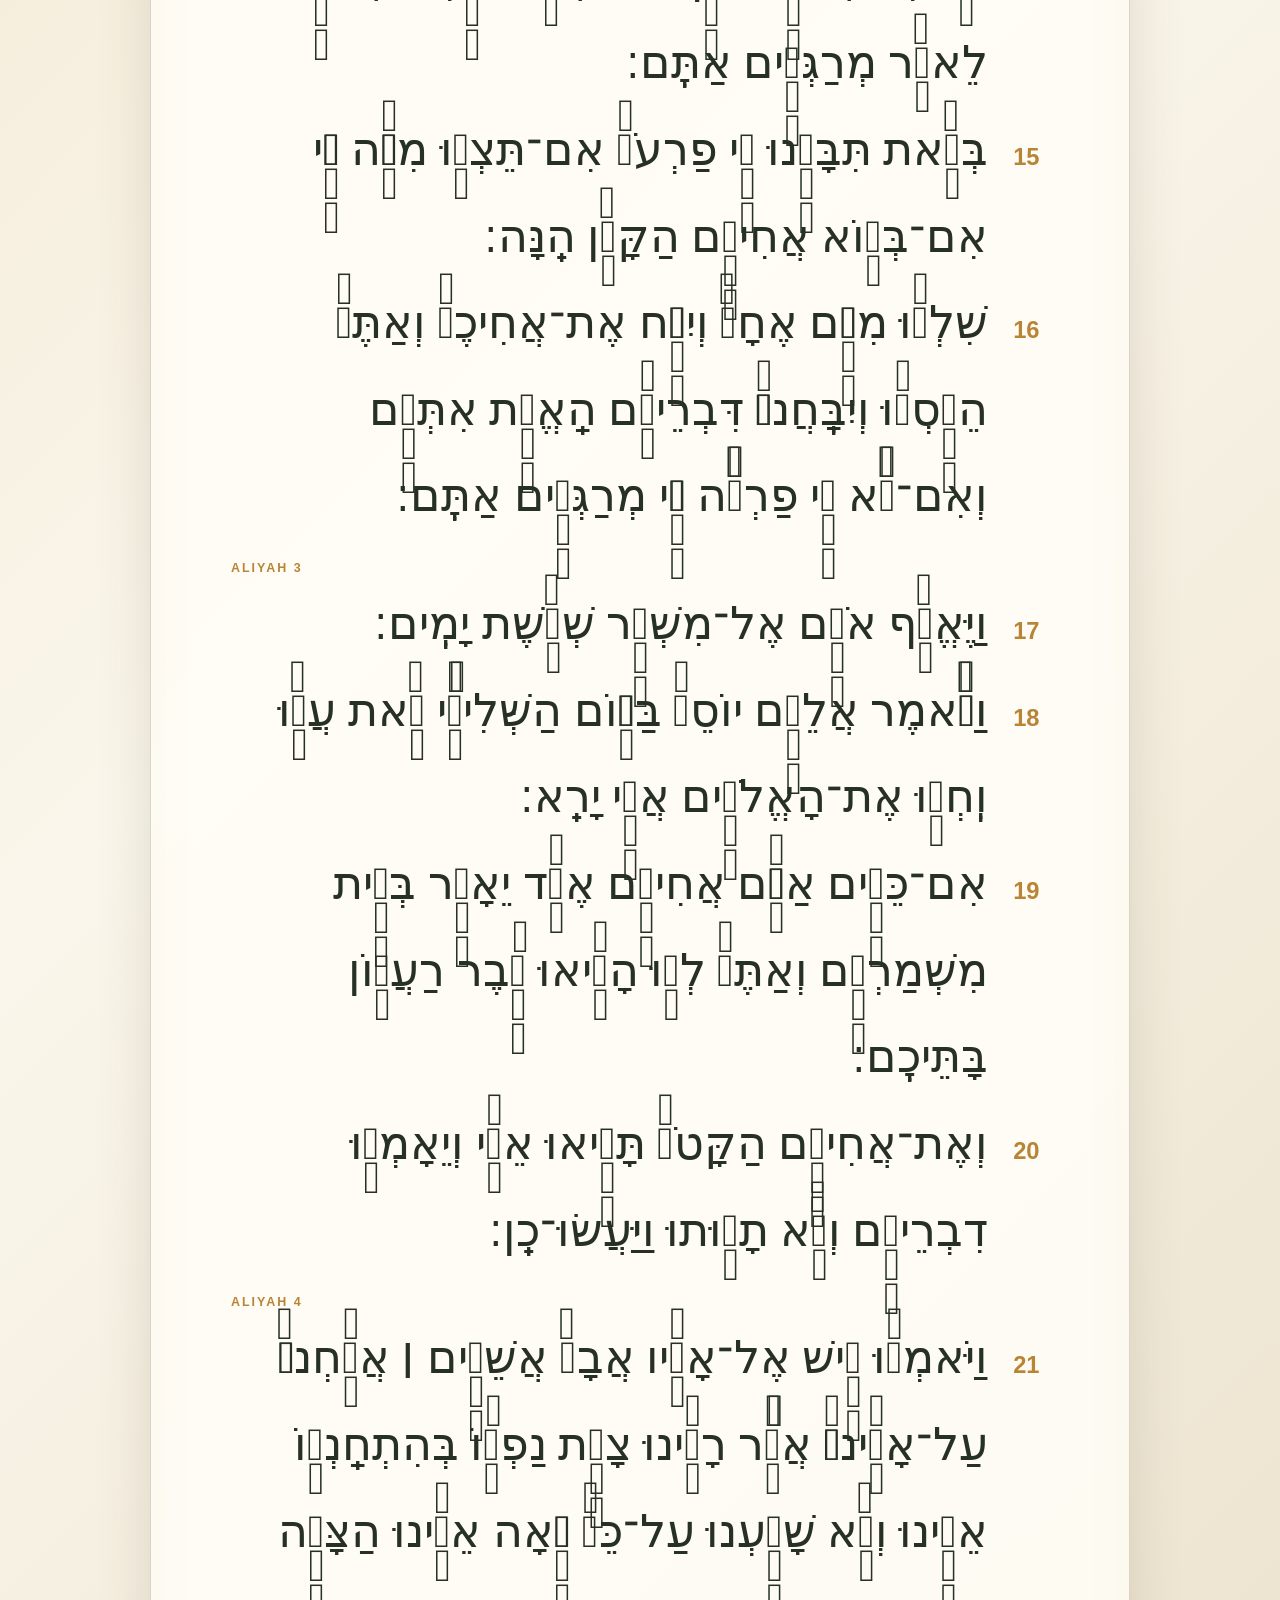
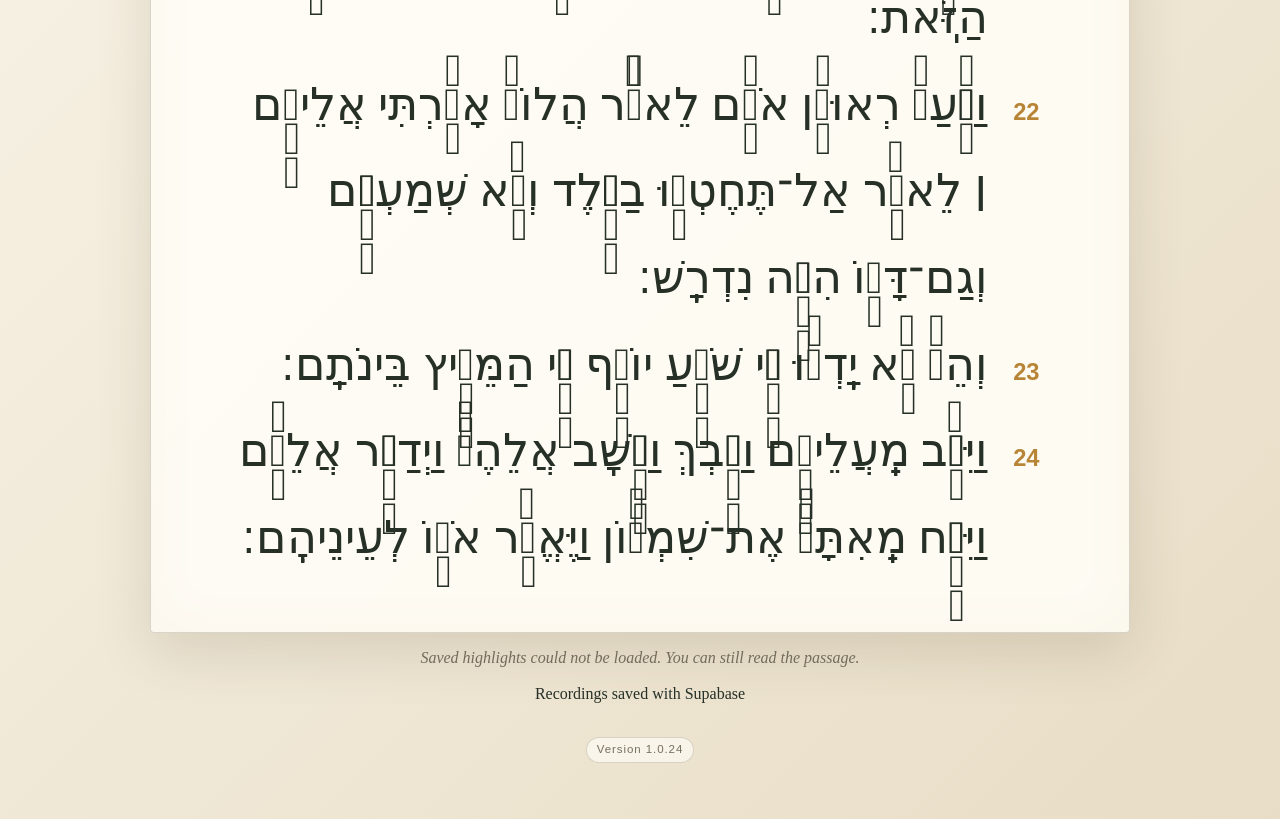
==== commit 2da26cba: "Enable phrase recording controls for verses 19 and 20" ====
--- a/index.html
+++ b/index.html
@@ -8,7 +8,7 @@
   <link rel="preconnect" href="https://fonts.googleapis.com">
   <link rel="preconnect" href="https://fonts.gstatic.com" crossorigin>
   <link href="https://fonts.googleapis.com/css2?family=Frank+Ruhl+Libre:wght@400;600;700&display=swap" rel="stylesheet">
-  <link rel="stylesheet" href="styles.css?v=1.0.23">
+  <link rel="stylesheet" href="styles.css?v=1.0.24">
 </head>
 <body>
   <main class="page">
@@ -34,7 +34,7 @@
 
     <section class="passage-card" id="passage" aria-label="Genesis chapter 42, verses 8 through 24"></section>
 
-    <p class="status" id="status" aria-live="polite">Select words to create a phrase, or hover over a saved phrase to hear it.</p>
+    <p class="status" id="status" aria-live="polite">Select words in verse 19 or 20 to highlight a phrase, then click its ● button to record. Hover over a saved phrase to hear it.</p>
     <section class="recordings-card" id="current-recording" aria-labelledby="recordings-heading" hidden>
       <h2 id="recordings-heading">Current recording</h2>
       <p>Only your current recording is available here. Times are shown in Pacific time.</p>
@@ -46,7 +46,7 @@
       </div>
     </section>
     <p class="audio-credit">Recordings saved with Supabase</p>
-    <p class="version">Version 1.0.23</p>
+    <p class="version">Version 1.0.24</p>
   </main>
   <script src="app.js?v=1.0.22"></script>
   <script src="recordings.js?v=1.0.22"></script>
--- a/styles.css
+++ b/styles.css
@@ -232,6 +232,11 @@
   gap: 3px;
   margin: 0 .2em;
   vertical-align: middle;
+}
+
+.verse-line[data-verse="19"] .group-audio-controls,
+.verse-line[data-verse="20"] .group-audio-controls {
+  display: inline-flex;
 }
 
 .group-audio-button {
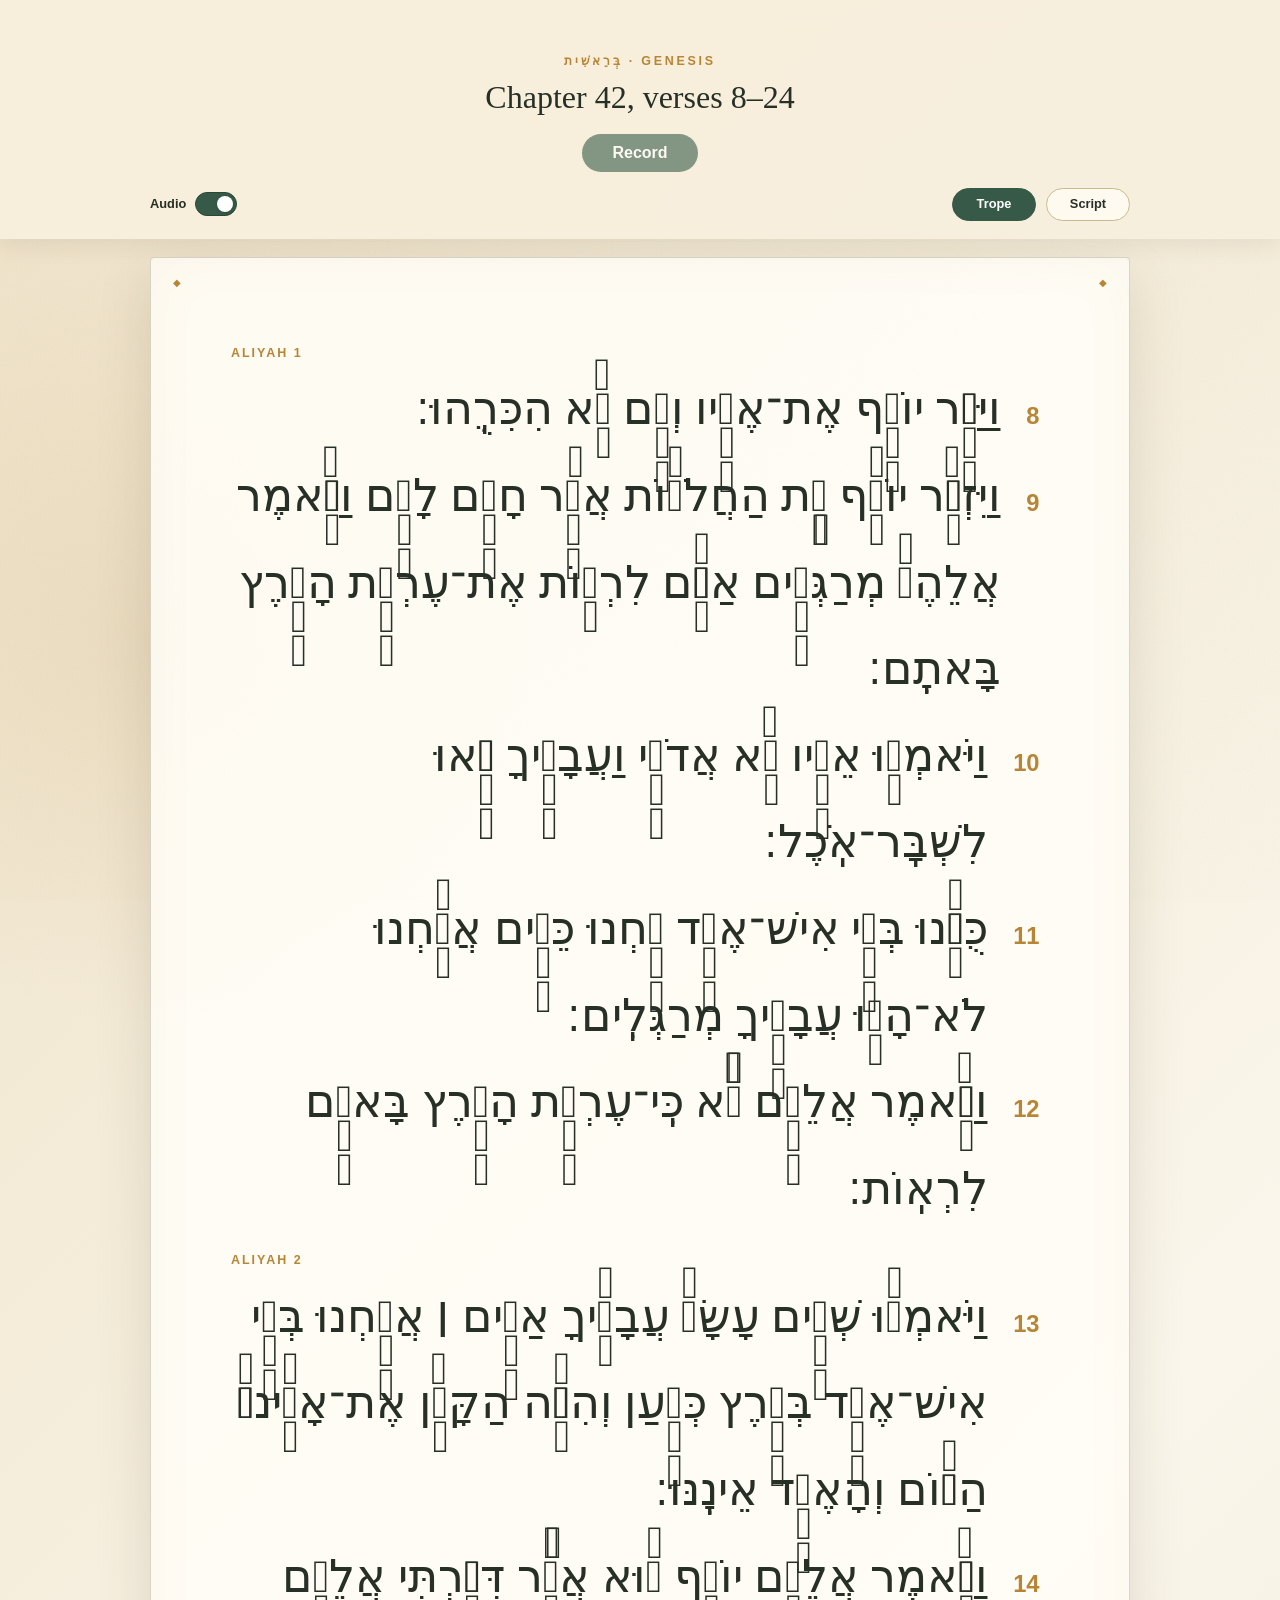
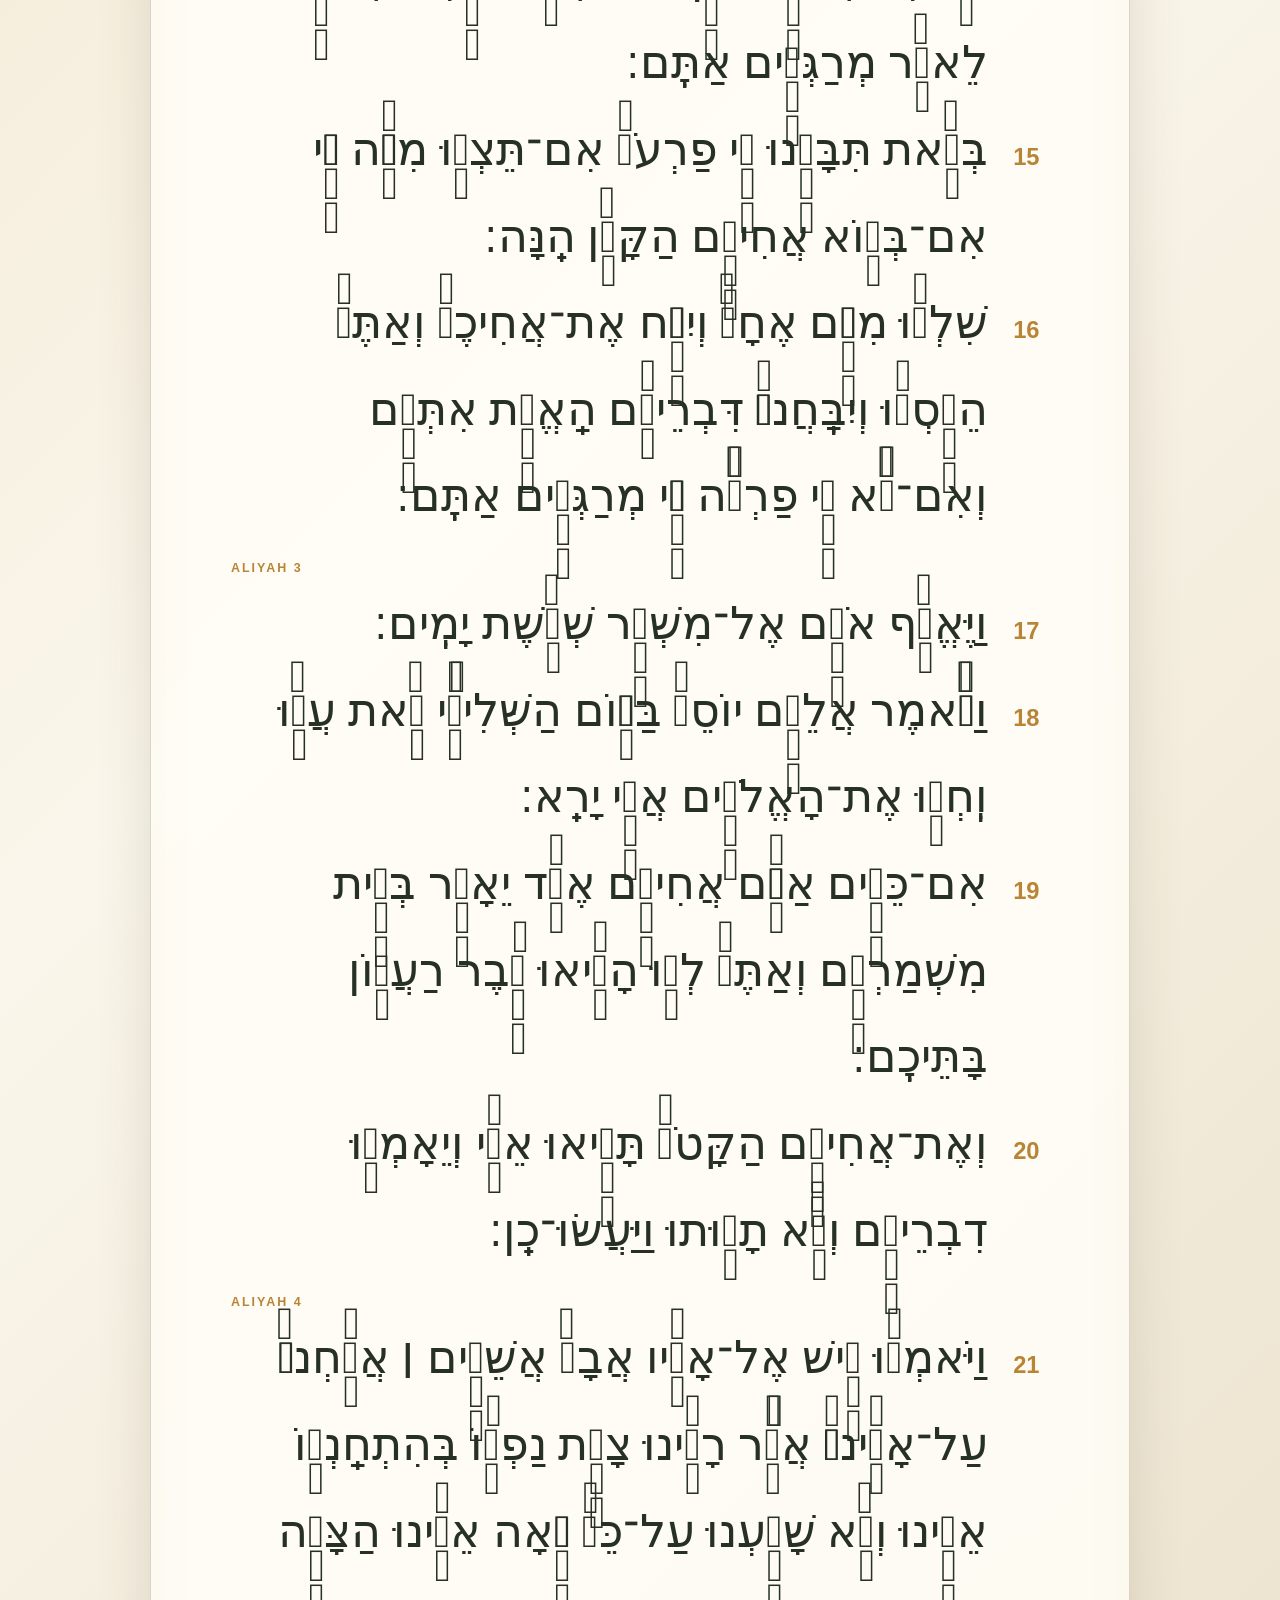
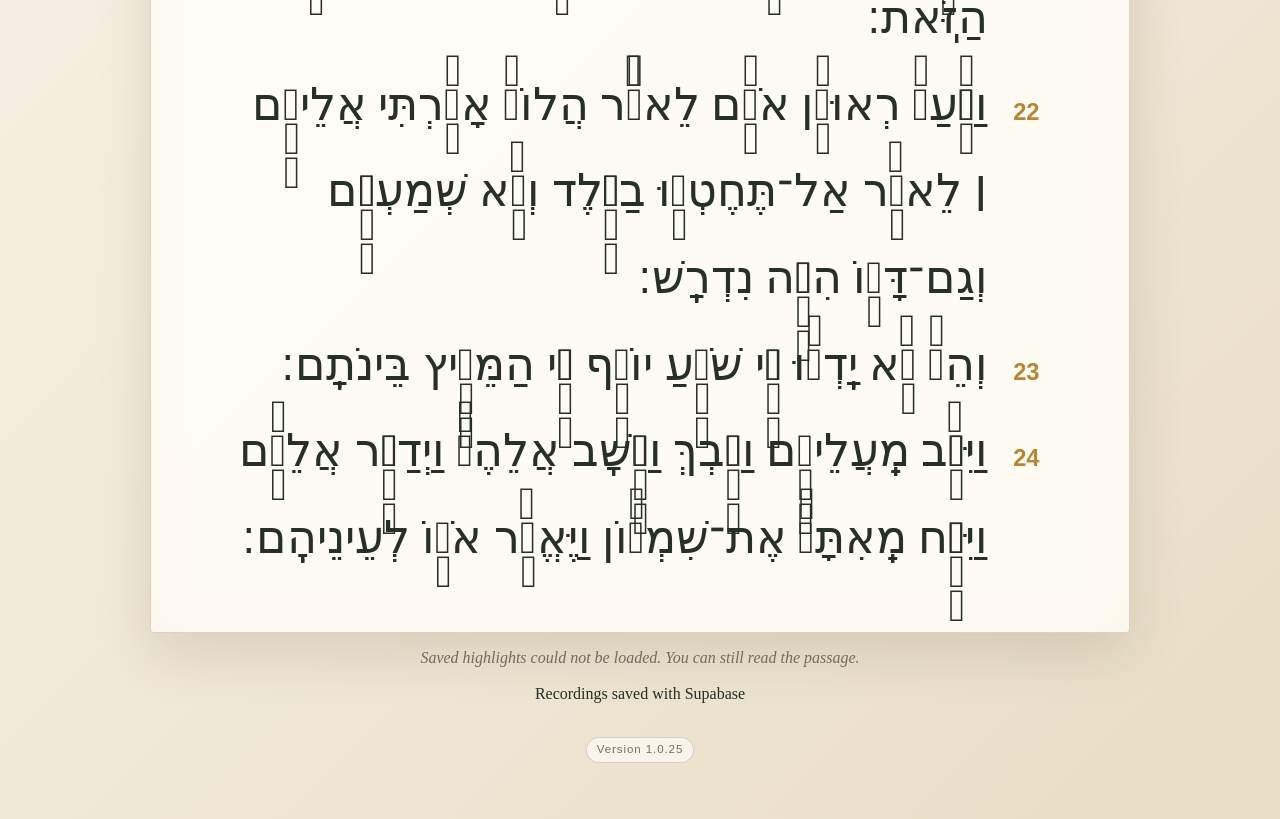
==== commit cbd92036: "Bump version to 1.0.25" ====
--- a/index.html
+++ b/index.html
@@ -8,7 +8,7 @@
   <link rel="preconnect" href="https://fonts.googleapis.com">
   <link rel="preconnect" href="https://fonts.gstatic.com" crossorigin>
   <link href="https://fonts.googleapis.com/css2?family=Frank+Ruhl+Libre:wght@400;600;700&display=swap" rel="stylesheet">
-  <link rel="stylesheet" href="styles.css?v=1.0.24">
+  <link rel="stylesheet" href="styles.css?v=1.0.25">
 </head>
 <body>
   <main class="page">
@@ -46,9 +46,9 @@
       </div>
     </section>
     <p class="audio-credit">Recordings saved with Supabase</p>
-    <p class="version">Version 1.0.24</p>
+    <p class="version">Version 1.0.25</p>
   </main>
-  <script src="app.js?v=1.0.22"></script>
-  <script src="recordings.js?v=1.0.22"></script>
+  <script src="app.js?v=1.0.25"></script>
+  <script src="recordings.js?v=1.0.25"></script>
 </body>
 </html>
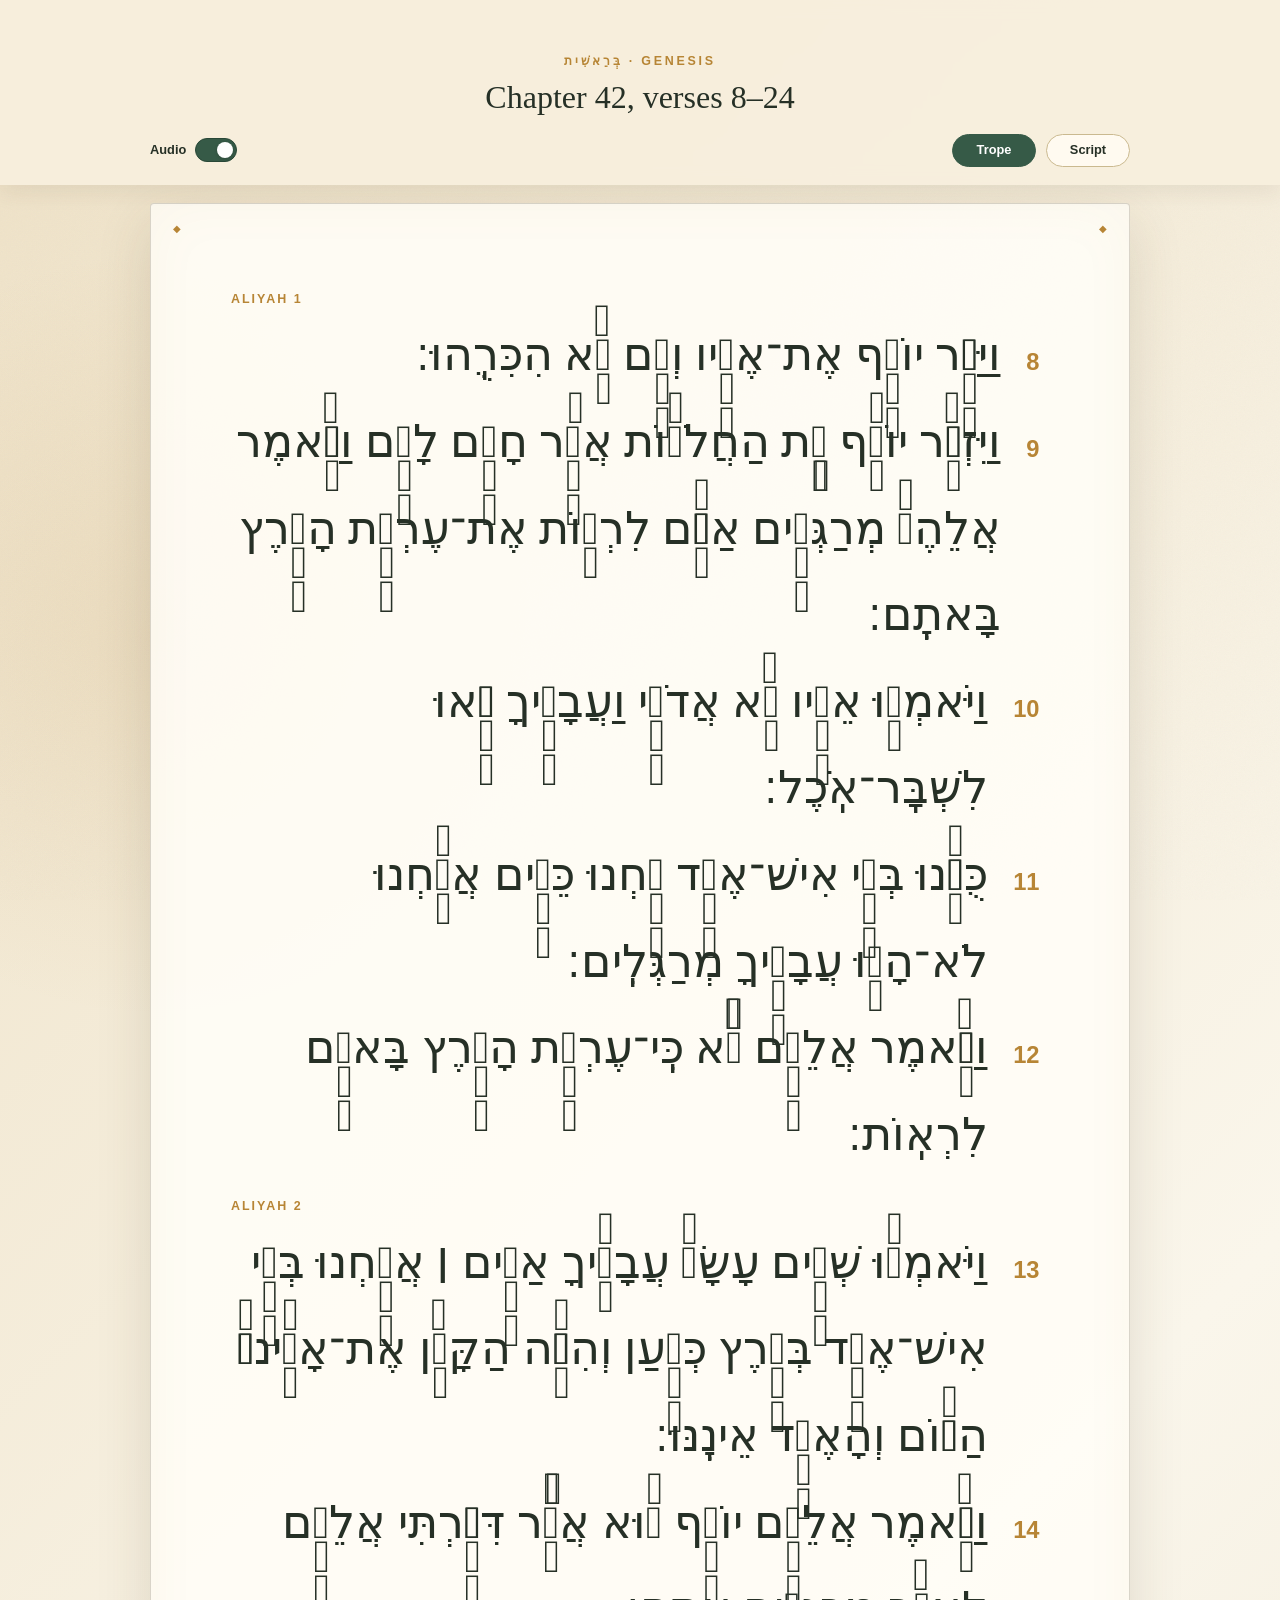
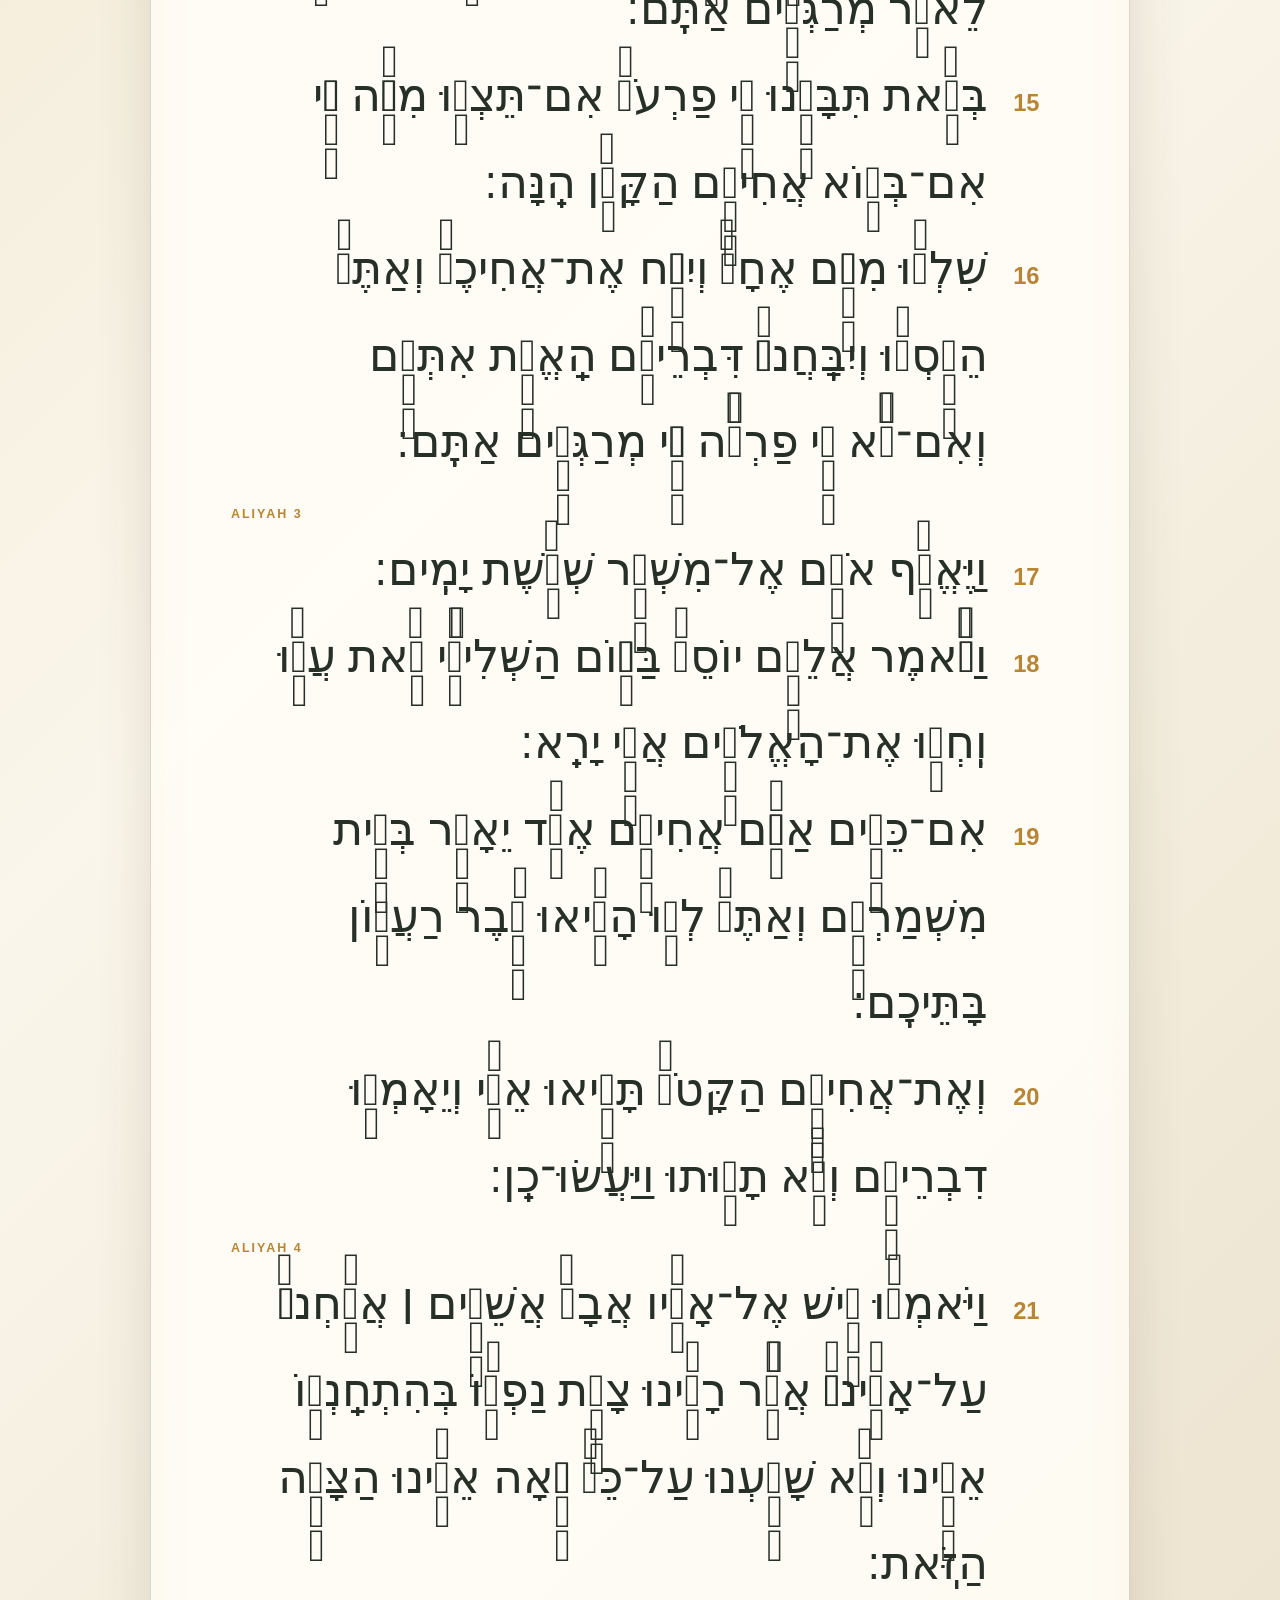
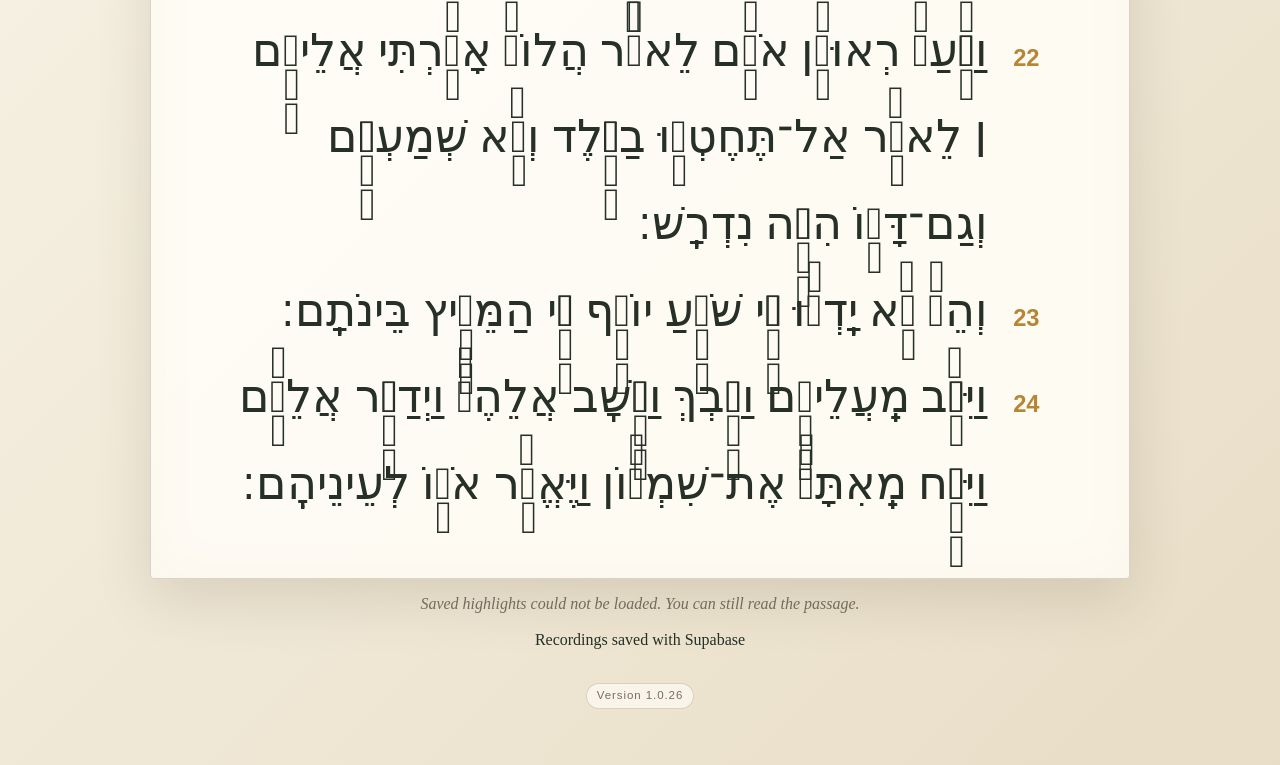
==== commit 5eb00527: "Lock saved phrases and hide recording controls" ====
--- a/index.html
+++ b/index.html
@@ -8,14 +8,14 @@
   <link rel="preconnect" href="https://fonts.googleapis.com">
   <link rel="preconnect" href="https://fonts.gstatic.com" crossorigin>
   <link href="https://fonts.googleapis.com/css2?family=Frank+Ruhl+Libre:wght@400;600;700&display=swap" rel="stylesheet">
-  <link rel="stylesheet" href="styles.css?v=1.0.25">
+  <link rel="stylesheet" href="styles.css?v=1.0.26">
 </head>
 <body>
   <main class="page">
     <header class="page-header">
       <p class="eyebrow">בְּרֵאשִׁית · GENESIS</p>
       <h1>Chapter 42, verses 8–24</h1>
-      <div class="record-controls">
+      <div class="record-controls" hidden>
         <button id="record-button" type="button" aria-pressed="false" disabled>Record</button>
         <p id="record-status" role="status"></p>
       </div>
@@ -34,7 +34,7 @@
 
     <section class="passage-card" id="passage" aria-label="Genesis chapter 42, verses 8 through 24"></section>
 
-    <p class="status" id="status" aria-live="polite">Select words in verse 19 or 20 to highlight a phrase, then click its ● button to record. Hover over a saved phrase to hear it.</p>
+    <p class="status" id="status" aria-live="polite">Saved phrases are locked. Hover over a highlighted phrase to hear it, or click a verse number to play its recordings.</p>
     <section class="recordings-card" id="current-recording" aria-labelledby="recordings-heading" hidden>
       <h2 id="recordings-heading">Current recording</h2>
       <p>Only your current recording is available here. Times are shown in Pacific time.</p>
@@ -46,9 +46,9 @@
       </div>
     </section>
     <p class="audio-credit">Recordings saved with Supabase</p>
-    <p class="version">Version 1.0.25</p>
+    <p class="version">Version 1.0.26</p>
   </main>
-  <script src="app.js?v=1.0.25"></script>
-  <script src="recordings.js?v=1.0.25"></script>
+  <script src="app.js?v=1.0.26"></script>
+  <script src="recordings.js?v=1.0.26"></script>
 </body>
 </html>
--- a/styles.css
+++ b/styles.css
@@ -232,11 +232,6 @@
   gap: 3px;
   margin: 0 .2em;
   vertical-align: middle;
-}
-
-.verse-line[data-verse="19"] .group-audio-controls,
-.verse-line[data-verse="20"] .group-audio-controls {
-  display: inline-flex;
 }
 
 .group-audio-button {
